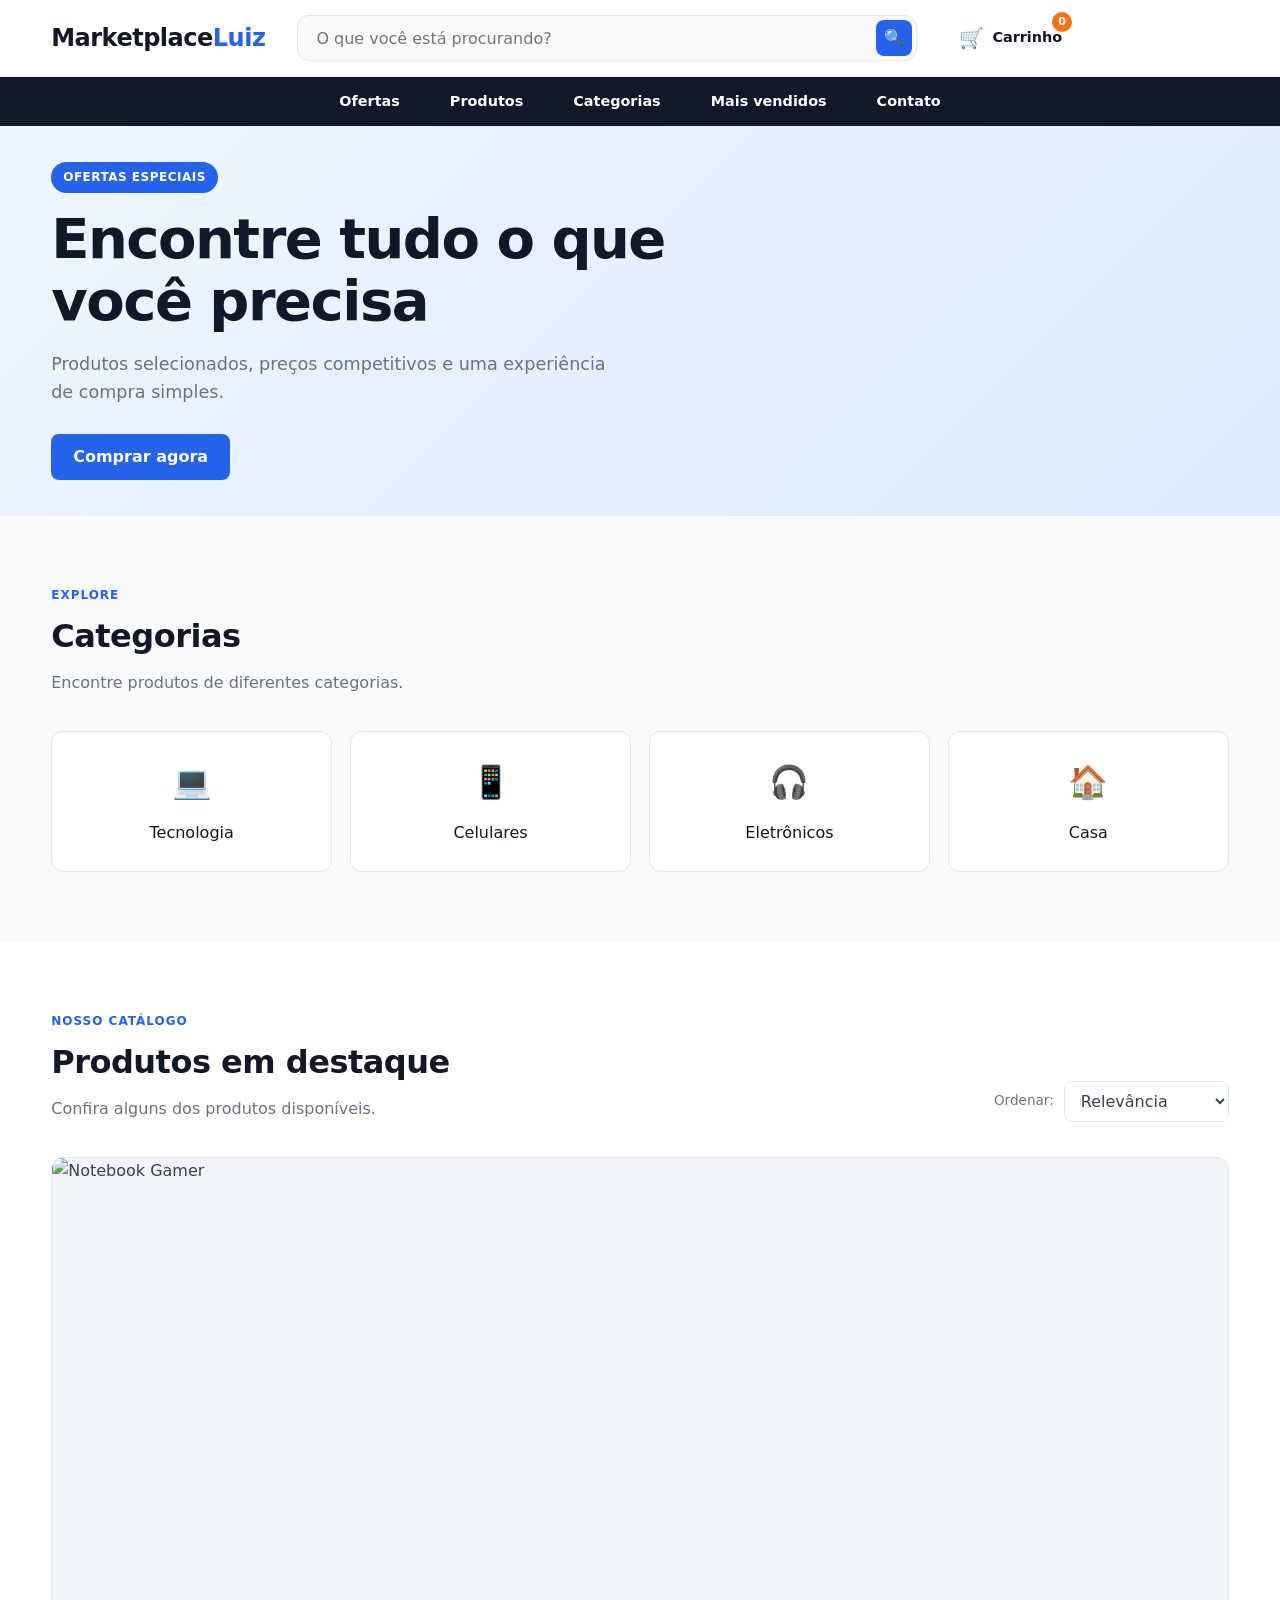
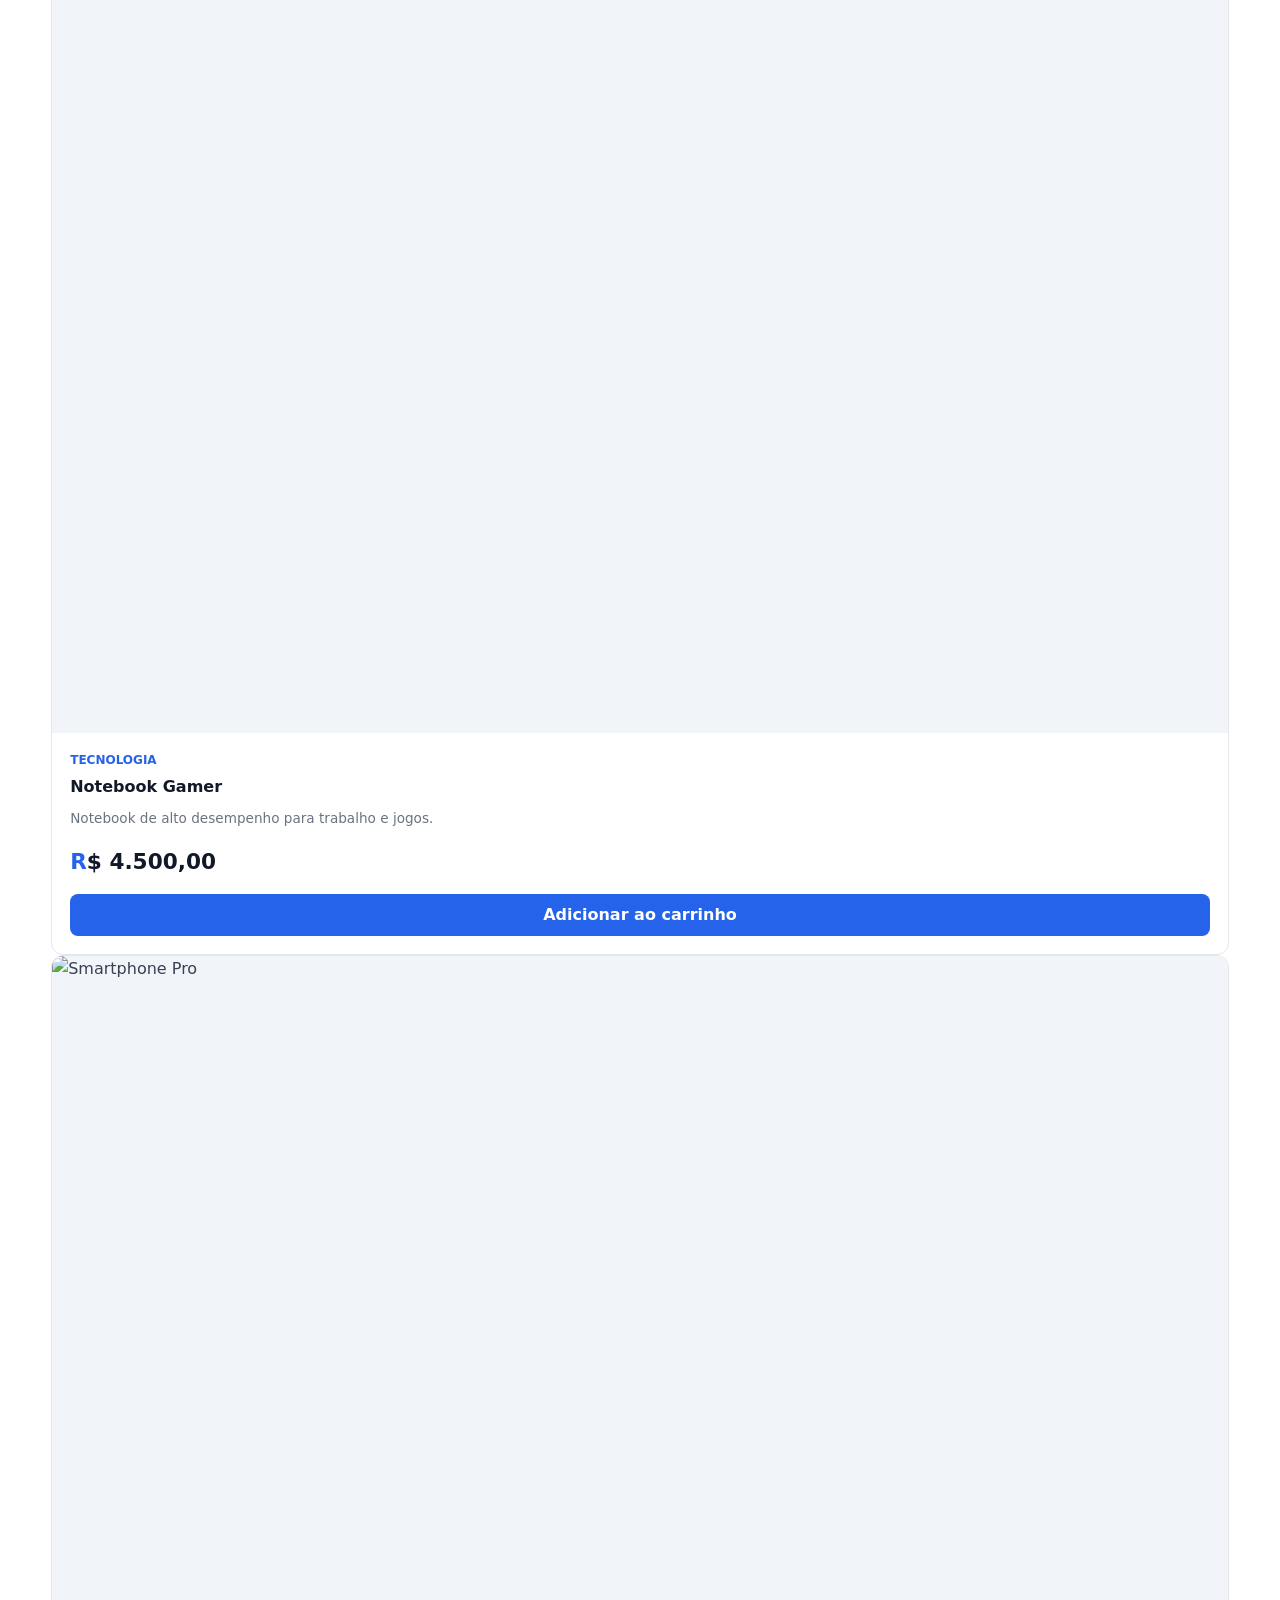
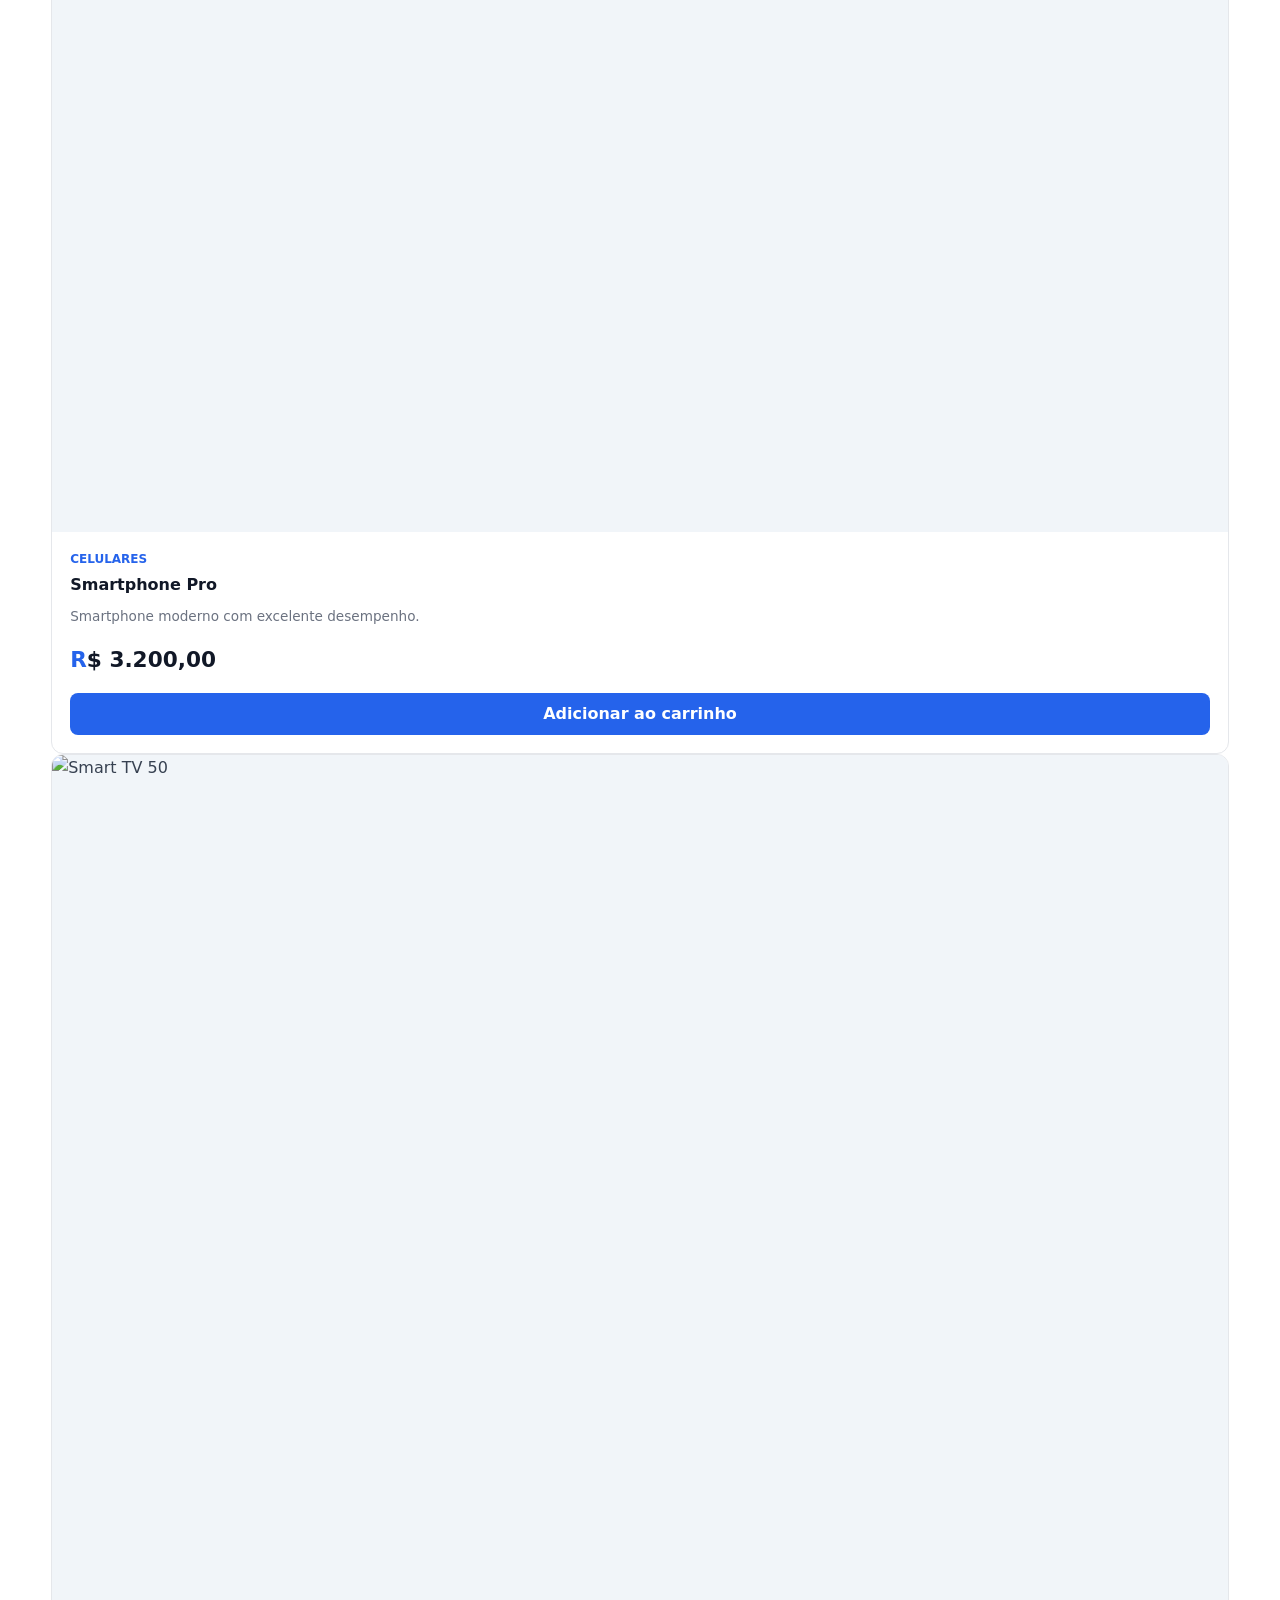
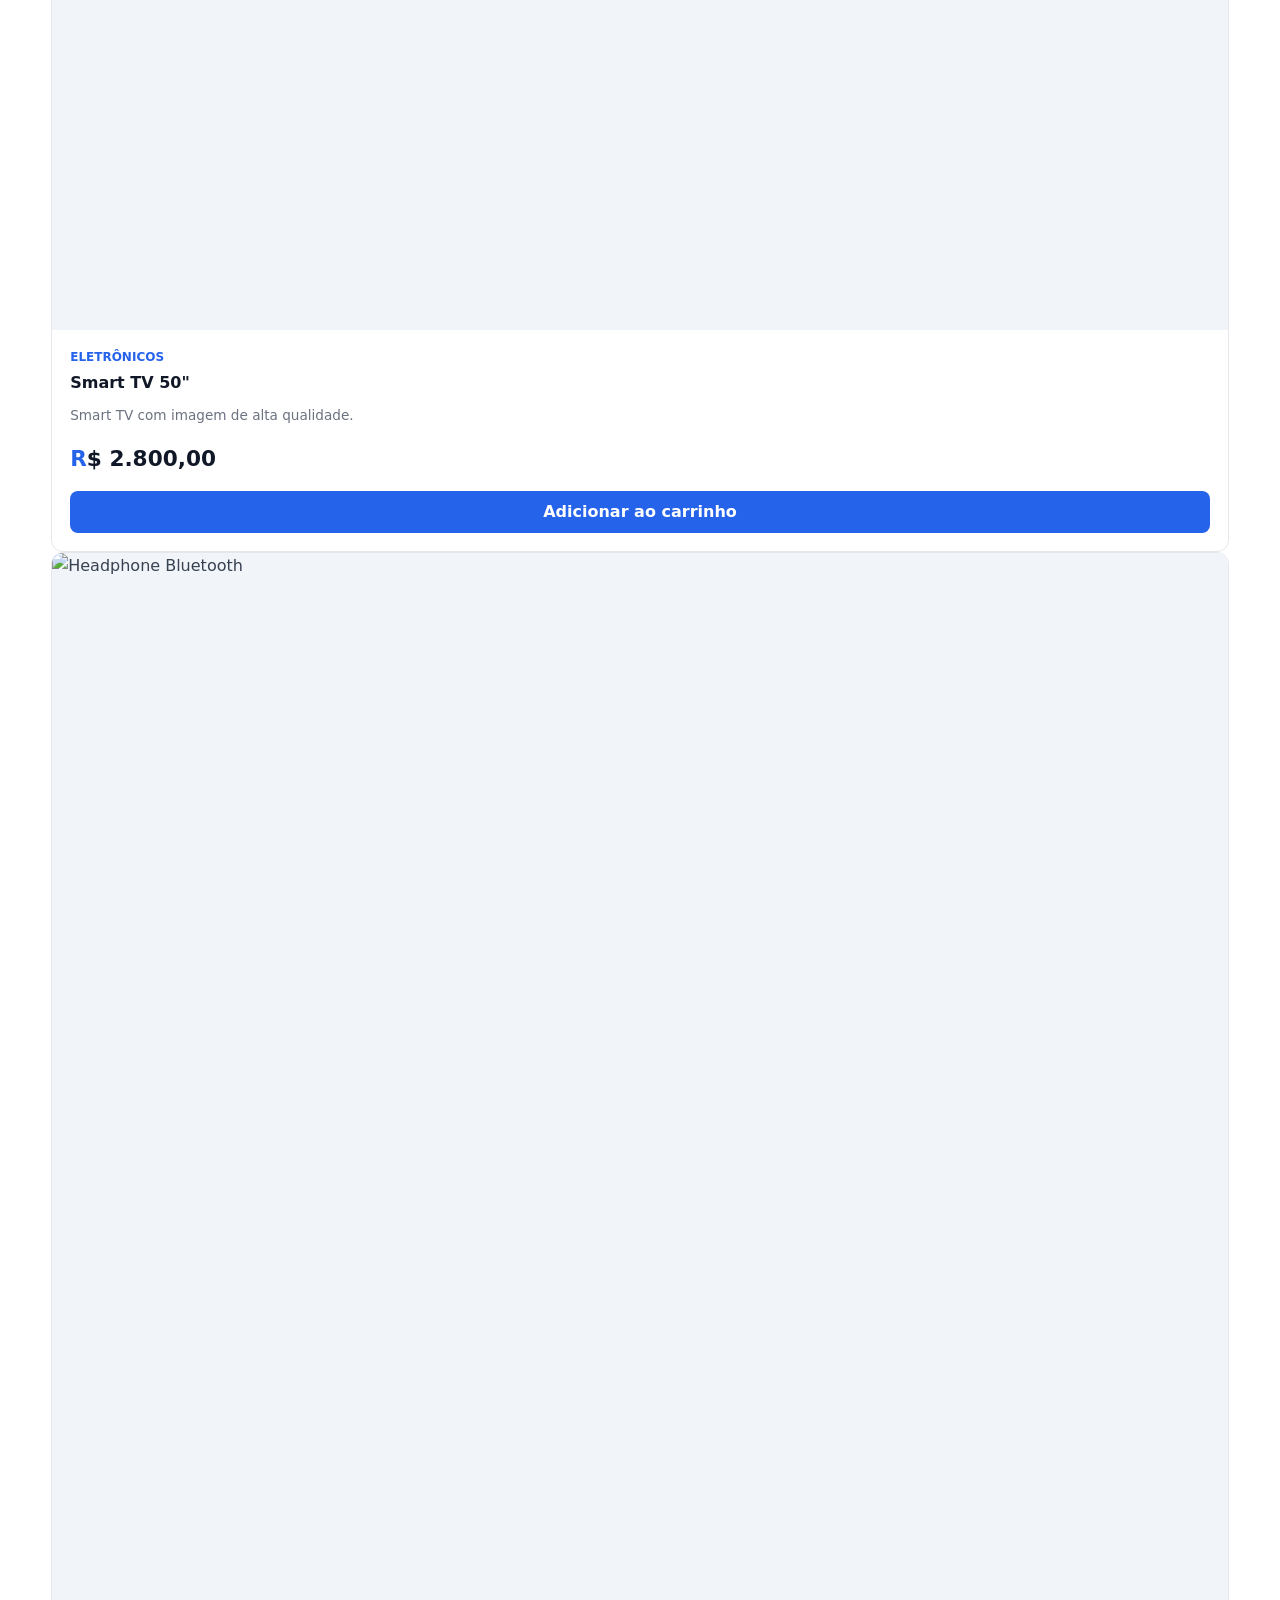
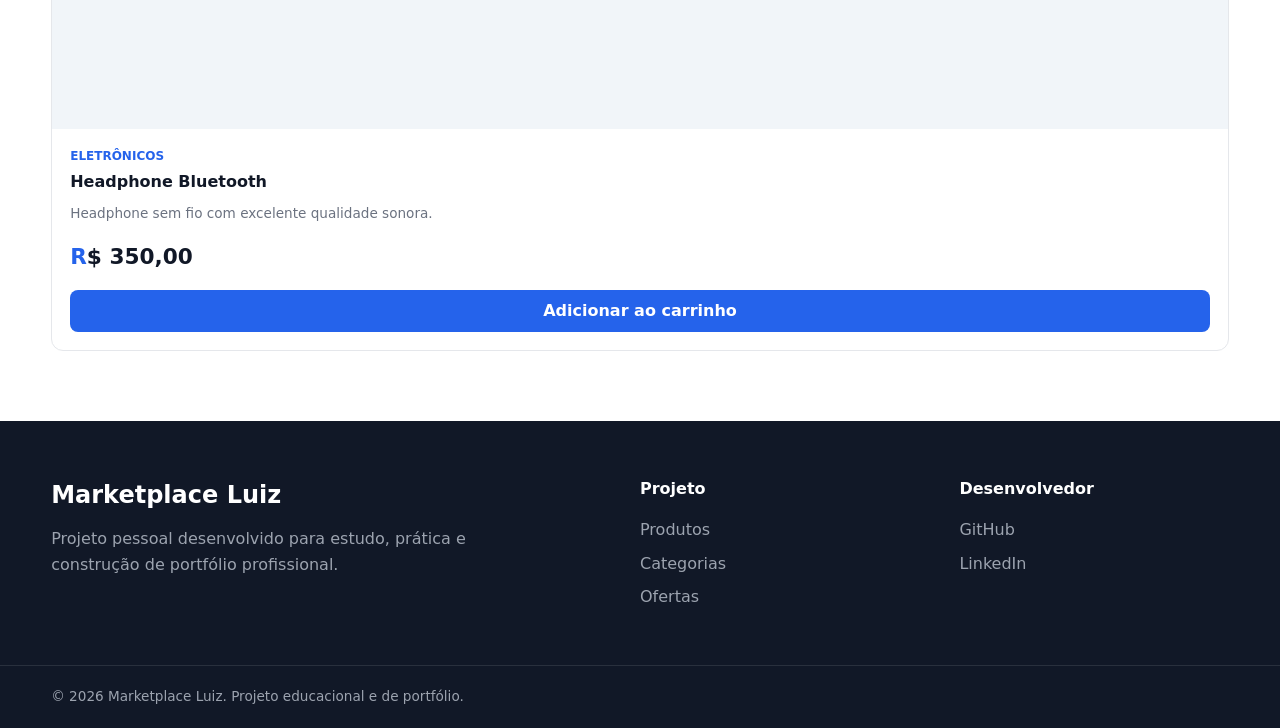
==== frontend/index.html @ 84234851 "Atualização das funções e melhorias no projeto" ====
<!DOCTYPE html>
<html lang="en">
<head>
    <meta charset="UTF-8">
     <meta http-equiv="X-UA-compatible" content="IE=edge" />
    <meta name="viewport" content="width=device-width, initial-scale=1.0">
    <title>Marketplace Luiz</title>
    <link rel="stylesheet" href="css/style.css">
    <link rel="stylesheet" href="css/components.css">
    <link rel="stylesheet" href="css/responsive.css">
</head>
<body>
    
    <!-- =====================================================
         CABEÇALHO PRINCIPAL
         ===================================================== -->

    <header class="header">

        <div class="container header-container">

            <!-- Logo / nome do marketplace -->
            <a href="index.html" class="logo">
                Marketplace<span>Luiz</span>
            </a>

            <!-- Área de pesquisa -->
            <div class="search-container">

                <label for="searchInput" class="sr-only">
                    Buscar produtos
                </label>

                <input
                    type="search"
                    id="searchInput"
                    class="search-input"
                    placeholder="O que você está procurando?"
                    autocomplete="off"
                >

                <button
                    type="button"
                    id="searchBtn"
                    class="search-button"
                    aria-label="Pesquisar produto"
                >
                    🔍
                </button>

            </div>

            <!-- Área de ações do usuário -->
            <div class="header-actions">

                <!-- Carrinho -->
                <button
                    type="button"
                    id="cartBtn"
                    class="header-action"
                    aria-label="Abrir carrinho"
                >

                    <span class="action-icon">🛒</span>

                    <span class="action-text">
                        Carrinho
                    </span>

                    <!-- Quantidade de produtos no carrinho -->
                    <span
                        id="cartCount"
                        class="cart-count"
                    >
                        0
                    </span>

                </button>

                <!-- Botão do menu mobile -->
                <button
                    type="button"
                    id="menuToggle"
                    class="menu-toggle"
                    aria-label="Abrir menu"
                    aria-expanded="false"
                >
                    ☰
                </button>

            </div>

        </div>

    </header>


    <!-- =====================================================
         MENU DE NAVEGAÇÃO
         ===================================================== -->

    <nav
        class="nav"
        id="navMenu"
        aria-label="Navegação principal"
    >

        <div class="container">

            <ul class="nav-list">

                <li>
                    <a href="#ofertas">
                        Ofertas
                    </a>
                </li>

                <li>
                    <a href="#produtos">
                        Produtos
                    </a>
                </li>

                <li>
                    <a href="#categorias">
                        Categorias
                    </a>
                </li>

                <li>
                    <a href="#mais-vendidos">
                        Mais vendidos
                    </a>
                </li>

                <li>
                    <a href="#contato">
                        Contato
                    </a>
                </li>

            </ul>

        </div>

    </nav>


    <!-- =====================================================
         CONTEÚDO PRINCIPAL
         ===================================================== -->

    <main>

        <!-- =================================================
             BANNER PRINCIPAL
             ================================================= -->

        <section
            class="hero"
            id="ofertas"
            aria-label="Ofertas do marketplace"
        >

            <div class="container">

                <div class="hero-content">

                    <span class="hero-tag">
                        OFERTAS ESPECIAIS
                    </span>

                    <h1>
                        Encontre tudo o que você precisa
                    </h1>

                    <p>
                        Produtos selecionados, preços competitivos
                        e uma experiência de compra simples.
                    </p>

                    <a
                        href="#produtos"
                        class="btn btn-primary"
                    >
                        Comprar agora
                    </a>

                </div>

            </div>

        </section>


        <!-- =================================================
             CATEGORIAS
             ================================================= -->

        <section
            class="categories"
            id="categorias"
        >

            <div class="container">

                <div class="section-header">

                    <span class="section-tag">
                        EXPLORE
                    </span>

                    <h2>
                        Categorias
                    </h2>

                    <p>
                        Encontre produtos de diferentes categorias.
                    </p>

                </div>

                <div class="category-grid">

                    <button
                        type="button"
                        class="category-card"
                        data-category="Tecnologia"
                    >
                        <span class="category-icon">
                            💻
                        </span>

                        <span>
                            Tecnologia
                        </span>
                    </button>

                    <button
                        type="button"
                        class="category-card"
                        data-category="Celulares"
                    >
                        <span class="category-icon">
                            📱
                        </span>

                        <span>
                            Celulares
                        </span>
                    </button>

                    <button
                        type="button"
                        class="category-card"
                        data-category="Eletrônicos"
                    >
                        <span class="category-icon">
                            🎧
                        </span>

                        <span>
                            Eletrônicos
                        </span>
                    </button>

                    <button
                        type="button"
                        class="category-card"
                        data-category="Casa"
                    >
                        <span class="category-icon">
                            🏠
                        </span>

                        <span>
                            Casa
                        </span>
                    </button>

                </div>

            </div>

        </section>


        <!-- =================================================
             PRODUTOS
             ================================================= -->

        <section
            class="products"
            id="produtos"
        >

            <div class="container">

                <div class="section-header products-header">

                    <div>

                        <span class="section-tag">
                            NOSSO CATÁLOGO
                        </span>

                        <h2>
                            Produtos em destaque
                        </h2>

                        <p id="productsDescription">
                            Confira alguns dos produtos disponíveis.
                        </p>

                    </div>

                    <!-- Área preparada para filtros futuros -->
                    <div class="product-filter">

                        <label for="sortProducts">
                            Ordenar:
                        </label>

                        <select id="sortProducts">

                            <option value="default">
                                Relevância
                            </option>

                            <option value="price-low">
                                Menor preço
                            </option>

                            <option value="price-high">
                                Maior preço
                            </option>

                            <option value="name">
                                Nome
                            </option>

                        </select>

                    </div>

                </div>


                <!--
                    Os produtos serão inseridos dinamicamente
                    pelo JavaScript.
                -->
                <div
                    class="product-grid"
                    id="productGrid"
                >
                </div>


                <!-- Mensagem exibida quando nenhum produto for encontrado -->
                <div
                    id="emptyState"
                    class="empty-state hidden"
                >

                    <span class="empty-icon">
                        🔎
                    </span>

                    <h3>
                        Nenhum produto encontrado
                    </h3>

                    <p>
                        Tente pesquisar por outro termo.
                    </p>

                </div>

            </div>

        </section>

    </main>


    <!-- =====================================================
         RODAPÉ
         ===================================================== -->

    <footer
        class="footer"
        id="contato"
    >

        <div class="container footer-container">

            <div class="footer-brand">

                <h2>
                    Marketplace Luiz
                </h2>

                <p>
                    Projeto pessoal desenvolvido para estudo,
                    prática e construção de portfólio profissional.
                </p>

            </div>


            <div class="footer-links">

                <h3>
                    Projeto
                </h3>

                <a href="#produtos">
                    Produtos
                </a>

                <a href="#categorias">
                    Categorias
                </a>

                <a href="#ofertas">
                    Ofertas
                </a>

            </div>


            <div class="footer-links">

                <h3>
                    Desenvolvedor
                </h3>

                <a
                    href="https://github.com/Vandersonlcm"
                    target="_blank"
                    rel="noopener noreferrer"
                >
                    GitHub
                </a>

                <a
                    href="https://www.linkedin.com/in/vandersonluiz"
                    target="_blank"
                    rel="noopener noreferrer"
                >
                    LinkedIn
                </a>

            </div>

        </div>


        <div class="footer-bottom">

            <div class="container">

                <p>
                    © 2026 Marketplace Luiz.
                    Projeto educacional e de portfólio.
                </p>

            </div>

        </div>

    </footer>


    <!--
        JavaScript principal da aplicação.

        O módulo "app.js" será responsável por iniciar
        e coordenar os demais módulos do Front-end.
    -->
    <script
        type="module"
        src="js/app.js"
    ></script>

    
</body>
</html>
---- frontend/css/style.css ----
/* =========================================================
   MARKETPLACE LUIZ
   CSS PRINCIPAL
   ========================================================= */


/* =========================================================
   VARIÁVEIS GLOBAIS
   ========================================================= */

:root {

    /* Cores principais */
    --primary: #2563eb;
    --primary-dark: #1d4ed8;
    --primary-light: #dbeafe;

    /* Cores de destaque */
    --accent: #f97316;
    --success: #16a34a;

    /* Cores neutras */
    --dark: #111827;
    --text: #374151;
    --text-light: #6b7280;

    --white: #ffffff;

    --background: #f8fafc;
    --surface: #ffffff;
    --border: #e5e7eb;

    /* Sombras */
    --shadow-sm:
        0 2px 8px rgba(15, 23, 42, 0.06);

    --shadow-md:
        0 8px 24px rgba(15, 23, 42, 0.10);

    --shadow-lg:
        0 16px 40px rgba(15, 23, 42, 0.14);

    /* Bordas */
    --radius-sm: 8px;
    --radius-md: 12px;
    --radius-lg: 20px;

    /* Largura máxima */
    --container-width: 1200px;

    /* Transição padrão */
    --transition:
        all 0.25s ease;

}


/* =========================================================
   RESET
   ========================================================= */

* {
    margin: 0;
    padding: 0;
    box-sizing: border-box;
}


/* =========================================================
   CONFIGURAÇÕES GERAIS
   ========================================================= */

html {
    scroll-behavior: smooth;
}


body {

    font-family:
        Inter,
        system-ui,
        -apple-system,
        BlinkMacSystemFont,
        "Segoe UI",
        sans-serif;

    background: var(--background);

    color: var(--text);

    line-height: 1.6;

}


/* Remove decoração dos links */

a {
    color: inherit;
    text-decoration: none;
}


/* Remove marcadores das listas */

ul {
    list-style: none;
}


/* Botões herdam a fonte */

button,
input,
select {
    font: inherit;
}


/* =========================================================
   CONTAINER
   ========================================================= */

.container {

    width: min(
        92%,
        var(--container-width)
    );

    margin: 0 auto;

}


/* =========================================================
   ACESSIBILIDADE
   ========================================================= */

.sr-only {

    position: absolute;

    width: 1px;
    height: 1px;

    padding: 0;
    margin: -1px;

    overflow: hidden;

    clip: rect(0, 0, 0, 0);

    white-space: nowrap;

    border: 0;

}


/* =========================================================
   HEADER
   ========================================================= */

.header {

    position: sticky;

    top: 0;

    z-index: 1000;

    background: var(--white);

    border-bottom: 1px solid var(--border);

    box-shadow: var(--shadow-sm);

}


.header-container {

    min-height: 76px;

    display: flex;

    align-items: center;

    gap: 32px;

}


/* =========================================================
   LOGO
   ========================================================= */

.logo {

    flex-shrink: 0;

    font-size: 1.5rem;

    font-weight: 800;

    letter-spacing: -0.5px;

    color: var(--dark);

}


.logo span {

    color: var(--primary);

}


/* =========================================================
   PESQUISA
   ========================================================= */

.search-container {

    flex: 1;

    max-width: 620px;

    display: flex;

    position: relative;

}


.search-input {

    width: 100%;

    height: 46px;

    padding: 0 55px 0 18px;

    border: 1px solid var(--border);

    border-radius: var(--radius-md);

    outline: none;

    background: var(--background);

    color: var(--dark);

    transition: var(--transition);

}


.search-input:focus {

    border-color: var(--primary);

    background: var(--white);

    box-shadow:
        0 0 0 3px var(--primary-light);

}


.search-button {

    position: absolute;

    right: 5px;

    top: 5px;

    width: 36px;

    height: 36px;

    border: none;

    border-radius: 8px;

    background: var(--primary);

    color: var(--white);

    cursor: pointer;

    transition: var(--transition);

}


.search-button:hover {

    background: var(--primary-dark);

    transform: translateY(-1px);

}


/* =========================================================
   AÇÕES DO HEADER
   ========================================================= */

.header-actions {

    display: flex;

    align-items: center;

    gap: 8px;

}


.header-action {

    position: relative;

    display: flex;

    align-items: center;

    gap: 8px;

    border: none;

    background: transparent;

    color: var(--dark);

    cursor: pointer;

    padding: 10px;

    border-radius: var(--radius-sm);

    transition: var(--transition);

}


.header-action:hover {

    background: var(--background);

}


.action-icon {

    font-size: 1.25rem;

}


.action-text {

    font-size: 0.9rem;

    font-weight: 600;

}


.cart-count {

    position: absolute;

    top: 0;

    right: 0;

    min-width: 20px;

    height: 20px;

    padding: 0 5px;

    display: flex;

    align-items: center;

    justify-content: center;

    background: var(--accent);

    color: var(--white);

    border-radius: 50px;

    font-size: 0.7rem;

    font-weight: 700;

}


/* =========================================================
   MENU MOBILE
   ========================================================= */

.menu-toggle {

    display: none;

    border: none;

    background: var(--background);

    padding: 10px;

    border-radius: var(--radius-sm);

    cursor: pointer;

    font-size: 1.2rem;

}


/* =========================================================
   NAVEGAÇÃO
   ========================================================= */

.nav {

    background: var(--dark);

}


.nav-list {

    display: flex;

    align-items: center;

    justify-content: center;

    gap: 10px;

}


.nav-list a {

    display: block;

    padding: 13px 20px;

    color: var(--white);

    font-size: 0.9rem;

    font-weight: 600;

    transition: var(--transition);

}


.nav-list a:hover {

    color: var(--primary-light);

}


/* =========================================================
   HERO
   ========================================================= */

.hero {

    min-height: 390px;

    display: flex;

    align-items: center;

    background:
        linear-gradient(
            135deg,
            #eff6ff,
            #dbeafe
        );

}


.hero-content {

    max-width: 650px;

}


.hero-tag {

    display: inline-block;

    margin-bottom: 15px;

    padding: 6px 12px;

    border-radius: 50px;

    background: var(--primary);

    color: var(--white);

    font-size: 0.75rem;

    font-weight: 800;

    letter-spacing: 0.5px;

}


.hero h1 {

    margin-bottom: 18px;

    color: var(--dark);

    font-size: clamp(
        2rem,
        5vw,
        3.5rem
    );

    line-height: 1.1;

    letter-spacing: -1.5px;

}


.hero p {

    max-width: 580px;

    margin-bottom: 28px;

    color: var(--text-light);

    font-size: 1.1rem;

}


/* =========================================================
   BOTÕES
   ========================================================= */

.btn {

    display: inline-flex;

    align-items: center;

    justify-content: center;

    min-height: 46px;

    padding: 0 22px;

    border-radius: var(--radius-sm);

    font-weight: 700;

    transition: var(--transition);

}


.btn-primary {

    background: var(--primary);

    color: var(--white);

}


.btn-primary:hover {

    background: var(--primary-dark);

    transform: translateY(-2px);

    box-shadow: var(--shadow-md);

}


/* =========================================================
   SEÇÕES
   ========================================================= */

.categories,
.products {

    padding: 70px 0;

}


.section-header {

    margin-bottom: 35px;

}


.section-tag {

    display: block;

    margin-bottom: 6px;

    color: var(--primary);

    font-size: 0.75rem;

    font-weight: 800;

    letter-spacing: 1px;

}


.section-header h2 {

    margin-bottom: 8px;

    color: var(--dark);

    font-size: 2rem;

    letter-spacing: -0.5px;

}


.section-header p {

    color: var(--text-light);

}


/* =========================================================
   CATEGORIAS
   ========================================================= */

.category-grid {

    display: grid;

    grid-template-columns:
        repeat(
            4,
            1fr
        );

    gap: 18px;

}


.category-card {

    display: flex;

    flex-direction: column;

    align-items: center;

    gap: 12px;

    padding: 25px;

    border: 1px solid var(--border);

    border-radius: var(--radius-md);

    background: var(--surface);

    color: var(--dark);

    cursor: pointer;

    transition: var(--transition);

}


.category-card:hover {

    border-color: var(--primary);

    transform: translateY(-4px);

    box-shadow: var(--shadow-md);

}


.category-icon {

    font-size: 2rem;

}


/* =========================================================
   PRODUTOS
   ========================================================= */

.products {

    background: var(--white);

}


.products-header {

    display: flex;

    justify-content: space-between;

    align-items: flex-end;

    gap: 30px;

}


.product-filter {

    display: flex;

    align-items: center;

    gap: 10px;

}


.product-filter label {

    color: var(--text-light);

    font-size: 0.85rem;

}


.product-filter select {

    padding: 9px 30px 9px 12px;

    border: 1px solid var(--border);

    border-radius: var(--radius-sm);

    background: var(--white);

    color: var(--text);

    cursor: pointer;

}


/* =========================================================
   ESTADO VAZIO
   ========================================================= */

.empty-state {

    padding: 70px 20px;

    text-align: center;

}


.empty-icon {

    display: block;

    margin-bottom: 15px;

    font-size: 3rem;

}


.empty-state h3 {

    margin-bottom: 5px;

    color: var(--dark);

}


.empty-state p {

    color: var(--text-light);

}


.hidden {

    display: none !important;

}


/* =========================================================
   FOOTER
   ========================================================= */

.footer {

    background: var(--dark);

    color: var(--white);

}


.footer-container {

    display: grid;

    grid-template-columns:
        2fr 1fr 1fr;

    gap: 50px;

    padding: 55px 0;

}


.footer-brand h2 {

    margin-bottom: 12px;

}


.footer-brand p {

    max-width: 420px;

    color: #9ca3af;

}


.footer-links {

    display: flex;

    flex-direction: column;

    gap: 8px;

}


.footer-links h3 {

    margin-bottom: 8px;

    font-size: 1rem;

}


.footer-links a {

    color: #9ca3af;

    transition: var(--transition);

}


.footer-links a:hover {

    color: var(--white);

}


.footer-bottom {

    border-top: 1px solid rgba(
        255,
        255,
        255,
        0.1
    );

}


.footer-bottom p {

    padding: 20px 0;

    color: #9ca3af;

    font-size: 0.85rem;

}
---- frontend/css/components.css ----
/* =========================================================
   COMPONENTES DO MARKETPLACE
   ========================================================= */


/* =========================================================
   CARD DE PRODUTO
   ========================================================= */

.product-card {

    overflow: hidden;

    display: flex;

    flex-direction: column;

    background: var(--white);

    border: 1px solid var(--border);

    border-radius: var(--radius-md);

    transition: var(--transition);

}


.product-card:hover {

    transform: translateY(-5px);

    border-color: transparent;

    box-shadow: var(--shadow-lg);

}


/* Imagem do produto */

.product-image {

    width: 100%;

    aspect-ratio: 1 / 1;

    display: flex;

    align-items: center;

    justify-content: center;

    background: #f1f5f9;

    overflow: hidden;

}


.product-image img {

    width: 100%;

    height: 100%;

    object-fit: cover;

    transition: transform 0.4s ease;

}


.product-card:hover
.product-image img {

    transform: scale(1.05);

}


/* Conteúdo do card */

.product-content {

    display: flex;

    flex-direction: column;

    flex: 1;

    padding: 18px;

}


.product-category {

    margin-bottom: 5px;

    color: var(--primary);

    font-size: 0.75rem;

    font-weight: 700;

    text-transform: uppercase;

}


.product-name {

    margin-bottom: 10px;

    color: var(--dark);

    font-size: 1rem;

    line-height: 1.4;

}


.product-description {

    margin-bottom: 15px;

    color: var(--text-light);

    font-size: 0.85rem;

}


/* Preço */

.product-price {

    margin-top: auto;

    margin-bottom: 15px;

    color: var(--dark);

    font-size: 1.35rem;

    font-weight: 800;

}


.product-price::first-letter {

    color: var(--primary);

}


/* Botão do produto */

.product-button {

    width: 100%;

    min-height: 42px;

    border: none;

    border-radius: var(--radius-sm);

    background: var(--primary);

    color: var(--white);

    font-weight: 700;

    cursor: pointer;

    transition: var(--transition);

}


.product-button:hover {

    background: var(--primary-dark);

}


.product-button:active {

    transform: scale(0.98);

}


/* =========================================================
   BADGE
   ========================================================= */

.product-badge {

    position: absolute;

    top: 12px;

    left: 12px;

    padding: 5px 9px;

    border-radius: 50px;

    background: var(--accent);

    color: var(--white);

    font-size: 0.7rem;

    font-weight: 800;

}


/* =========================================================
   NOTIFICAÇÃO
   ========================================================= */

.notification {

    position: fixed;

    right: 20px;

    bottom: 20px;

    z-index: 2000;

    max-width: 350px;

    padding: 14px 18px;

    border-radius: var(--radius-md);

    background: var(--dark);

    color: var(--white);

    box-shadow: var(--shadow-lg);

    animation:
        notificationIn
        0.3s
        ease;

}


@keyframes notificationIn {

    from {

        opacity: 0;

        transform:
            translateY(20px);

    }

    to {

        opacity: 1;

        transform:
            translateY(0);

    }

}
---- frontend/css/responsive.css ----
/* =========================================================
   RESPONSIVIDADE
   ========================================================= */


/* =========================================================
   TABLETS
   ========================================================= */

@media (max-width: 900px) {
    
    .header-container {

        gap: 18px;

    }

    .action-text {

        display: none;

    }


    .category-grid {

        grid-template-columns:
            repeat(
                2,
                1fr
            );

    }


    .footer-container {

        grid-template-columns: 1fr 1fr;

    }

}

/* =========================================================
   CELULARES
   ========================================================= */

@media (max-width: 768px) {

    .header-container {

        min-height: 68px;

    }


    .logo {

        font-size: 1.25rem;

    }


    .search-container {

        display: none;

    }


    .menu-toggle {

        display: block;

    }


    .nav {

        display: none;

    }


    .nav.active {

        display: block;

    }


    .nav-list {

        flex-direction: column;

        align-items: stretch;

        gap: 0;

    }


    .nav-list a {

        padding: 15px;

        text-align: center;

        border-bottom:
            1px solid
            rgba(
                255,
                255,
                255,
                0.08
            );

    }


    .hero {

        min-height: 350px;

    }


    .hero h1 {

        font-size: 2.2rem;

    }


    .categories,
    .products {

        padding: 50px 0;

    }


    .products-header {

        flex-direction: column;

        align-items: flex-start;

    }


    .product-filter {

        width: 100%;

    }


    .product-filter select {

        flex: 1;

    }


    .footer-container {

        grid-template-columns: 1fr;

        gap: 30px;

    }

}


/* =========================================================
   CELULARES PEQUENOS
   ========================================================= */

@media (max-width: 480px) {

    .container {

        width: 90%;

    }


    .category-grid {

        grid-template-columns:
            1fr 1fr;

        gap: 10px;

    }


    .category-card {

        padding: 18px 10px;

    }


    .category-icon {

        font-size: 1.5rem;

    }


    .hero h1 {

        font-size: 1.9rem;

    }


    .hero p {

        font-size: 0.95rem;

    }


    .section-header h2 {

        font-size: 1.6rem;

    }

}
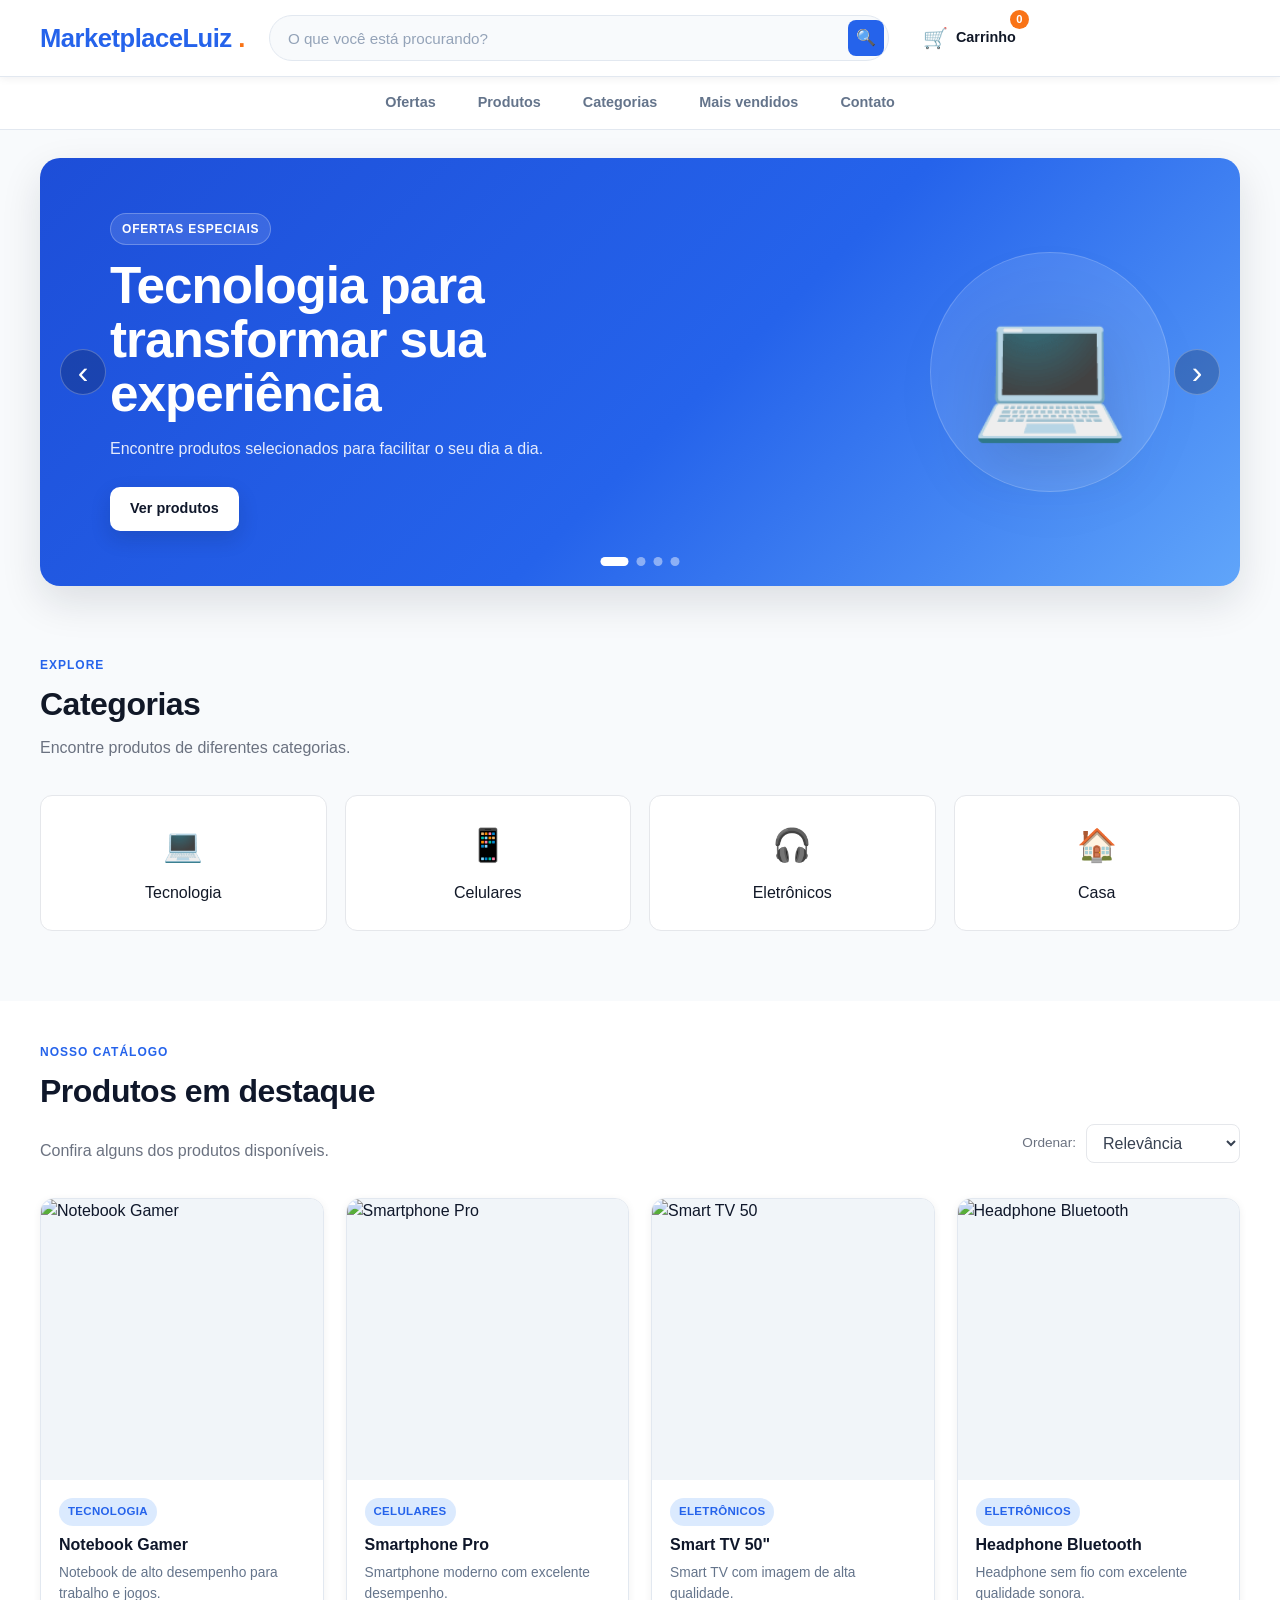
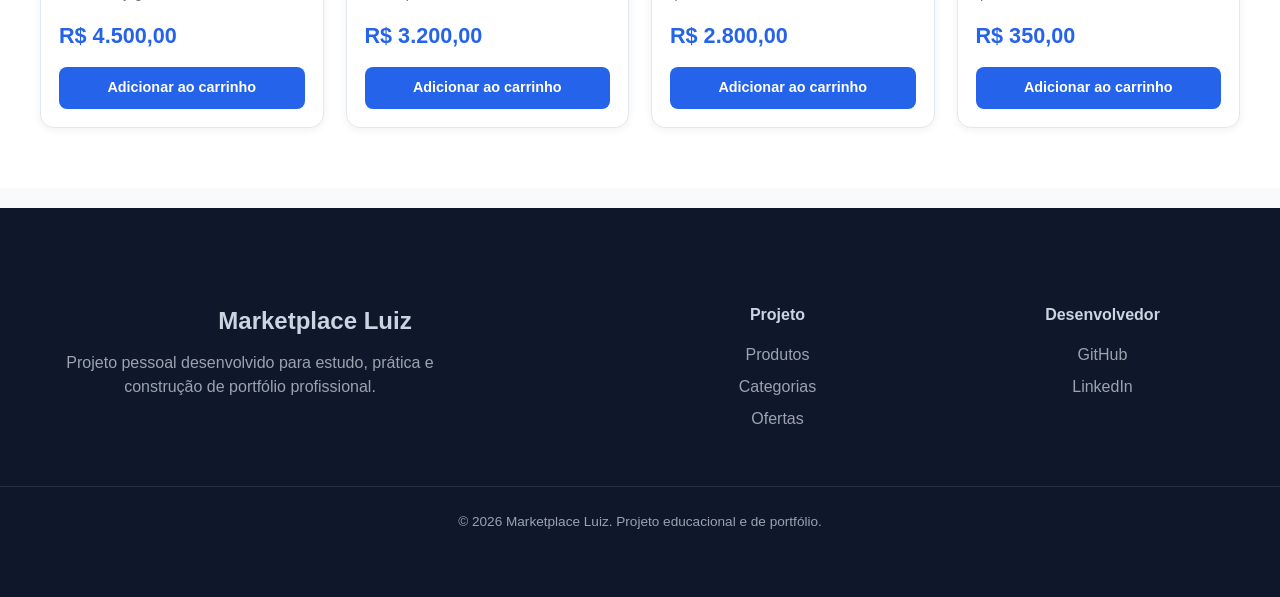
==== commit bfa7bf58: "Melhora visual css" ====
--- a/frontend/index.html
+++ b/frontend/index.html
@@ -1,477 +1,428 @@
-<!DOCTYPE html>
+<!doctype html>
 <html lang="en">
-<head>
-    <meta charset="UTF-8">
-     <meta http-equiv="X-UA-compatible" content="IE=edge" />
-    <meta name="viewport" content="width=device-width, initial-scale=1.0">
+  <head>
+    <meta charset="UTF-8" />
+    <meta http-equiv="X-UA-compatible" content="IE=edge" />
+    <meta name="viewport" content="width=device-width, initial-scale=1.0" />
     <title>Marketplace Luiz</title>
-    <link rel="stylesheet" href="css/style.css">
-    <link rel="stylesheet" href="css/components.css">
-    <link rel="stylesheet" href="css/responsive.css">
-</head>
-<body>
-    
+    <link rel="stylesheet" href="css/style.css" />
+    <link rel="stylesheet" href="css/components.css" />
+    <link rel="stylesheet" href="css/responsive.css" />
+    <link rel="stylesheet" href="css/modern.css" />
+  </head>
+  <body>
     <!-- =====================================================
          CABEÇALHO PRINCIPAL
          ===================================================== -->
 
     <header class="header">
-
-        <div class="container header-container">
-
-            <!-- Logo / nome do marketplace -->
-            <a href="index.html" class="logo">
-                Marketplace<span>Luiz</span>
-            </a>
-
-            <!-- Área de pesquisa -->
-            <div class="search-container">
-
-                <label for="searchInput" class="sr-only">
-                    Buscar produtos
-                </label>
-
-                <input
-                    type="search"
-                    id="searchInput"
-                    class="search-input"
-                    placeholder="O que você está procurando?"
-                    autocomplete="off"
-                >
-
-                <button
-                    type="button"
-                    id="searchBtn"
-                    class="search-button"
-                    aria-label="Pesquisar produto"
-                >
-                    🔍
-                </button>
-
-            </div>
-
-            <!-- Área de ações do usuário -->
-            <div class="header-actions">
-
-                <!-- Carrinho -->
-                <button
-                    type="button"
-                    id="cartBtn"
-                    class="header-action"
-                    aria-label="Abrir carrinho"
-                >
-
-                    <span class="action-icon">🛒</span>
-
-                    <span class="action-text">
-                        Carrinho
-                    </span>
-
-                    <!-- Quantidade de produtos no carrinho -->
-                    <span
-                        id="cartCount"
-                        class="cart-count"
-                    >
-                        0
-                    </span>
-
-                </button>
-
-                <!-- Botão do menu mobile -->
-                <button
-                    type="button"
-                    id="menuToggle"
-                    class="menu-toggle"
-                    aria-label="Abrir menu"
-                    aria-expanded="false"
-                >
-                    ☰
-                </button>
-
-            </div>
-
-        </div>
-
+      <div class="container header-container">
+        <!-- Logo / nome do marketplace -->
+        <a href="index.html" class="logo"> Marketplace<span>Luiz</span> </a>
+
+        <!-- Área de pesquisa -->
+        <div class="search-container">
+          <label for="searchInput" class="sr-only"> Buscar produtos </label>
+
+          <input
+            type="search"
+            id="searchInput"
+            class="search-input"
+            placeholder="O que você está procurando?"
+            autocomplete="off"
+          />
+
+          <button
+            type="button"
+            id="searchBtn"
+            class="search-button"
+            aria-label="Pesquisar produto"
+          >
+            🔍
+          </button>
+        </div>
+
+        <!-- Área de ações do usuário -->
+        <div class="header-actions">
+          <!-- Carrinho -->
+          <button
+            type="button"
+            id="cartBtn"
+            class="header-action"
+            aria-label="Abrir carrinho"
+          >
+            <span class="action-icon">🛒</span>
+
+            <span class="action-text"> Carrinho </span>
+
+            <!-- Quantidade de produtos no carrinho -->
+            <span id="cartCount" class="cart-count"> 0 </span>
+          </button>
+
+          <!-- Botão do menu mobile -->
+          <button
+            type="button"
+            id="menuToggle"
+            class="menu-toggle"
+            aria-label="Abrir menu"
+            aria-expanded="false"
+          >
+            ☰
+          </button>
+        </div>
+      </div>
     </header>
-
 
     <!-- =====================================================
          MENU DE NAVEGAÇÃO
          ===================================================== -->
 
-    <nav
-        class="nav"
-        id="navMenu"
-        aria-label="Navegação principal"
-    >
-
-        <div class="container">
-
-            <ul class="nav-list">
-
-                <li>
-                    <a href="#ofertas">
-                        Ofertas
-                    </a>
-                </li>
-
-                <li>
-                    <a href="#produtos">
-                        Produtos
-                    </a>
-                </li>
-
-                <li>
-                    <a href="#categorias">
-                        Categorias
-                    </a>
-                </li>
-
-                <li>
-                    <a href="#mais-vendidos">
-                        Mais vendidos
-                    </a>
-                </li>
-
-                <li>
-                    <a href="#contato">
-                        Contato
-                    </a>
-                </li>
-
-            </ul>
-
-        </div>
-
+    <nav class="nav" id="navMenu" aria-label="Navegação principal">
+      <div class="container">
+        <ul class="nav-list">
+          <li>
+            <a href="#ofertas"> Ofertas </a>
+          </li>
+
+          <li>
+            <a href="#produtos"> Produtos </a>
+          </li>
+
+          <li>
+            <a href="#categorias"> Categorias </a>
+          </li>
+
+          <li>
+            <a href="#mais-vendidos"> Mais vendidos </a>
+          </li>
+
+          <li>
+            <a href="#contato"> Contato </a>
+          </li>
+        </ul>
+      </div>
     </nav>
-
 
     <!-- =====================================================
          CONTEÚDO PRINCIPAL
          ===================================================== -->
 
     <main>
-
-        <!-- =================================================
+      <!-- =================================================
              BANNER PRINCIPAL
              ================================================= -->
 
-        <section
-            class="hero"
-            id="ofertas"
-            aria-label="Ofertas do marketplace"
-        >
-
-            <div class="container">
-
-                <div class="hero-content">
-
-                    <span class="hero-tag">
-                        OFERTAS ESPECIAIS
-                    </span>
-
-                    <h1>
-                        Encontre tudo o que você precisa
-                    </h1>
-
-                    <p>
-                        Produtos selecionados, preços competitivos
-                        e uma experiência de compra simples.
-                    </p>
-
-                    <a
-                        href="#produtos"
-                        class="btn btn-primary"
-                    >
-                        Comprar agora
-                    </a>
-
-                </div>
-
-            </div>
-
-        </section>
-
-
-        <!-- =================================================
-             CATEGORIAS
-             ================================================= -->
-
-        <section
-            class="categories"
-            id="categorias"
-        >
-
-            <div class="container">
-
-                <div class="section-header">
-
-                    <span class="section-tag">
-                        EXPLORE
-                    </span>
-
-                    <h2>
-                        Categorias
-                    </h2>
-
-                    <p>
-                        Encontre produtos de diferentes categorias.
-                    </p>
-
-                </div>
-
-                <div class="category-grid">
-
-                    <button
-                        type="button"
-                        class="category-card"
-                        data-category="Tecnologia"
-                    >
-                        <span class="category-icon">
-                            💻
-                        </span>
-
-                        <span>
-                            Tecnologia
-                        </span>
-                    </button>
-
-                    <button
-                        type="button"
-                        class="category-card"
-                        data-category="Celulares"
-                    >
-                        <span class="category-icon">
-                            📱
-                        </span>
-
-                        <span>
-                            Celulares
-                        </span>
-                    </button>
-
-                    <button
-                        type="button"
-                        class="category-card"
-                        data-category="Eletrônicos"
-                    >
-                        <span class="category-icon">
-                            🎧
-                        </span>
-
-                        <span>
-                            Eletrônicos
-                        </span>
-                    </button>
-
-                    <button
-                        type="button"
-                        class="category-card"
-                        data-category="Casa"
-                    >
-                        <span class="category-icon">
-                            🏠
-                        </span>
-
-                        <span>
-                            Casa
-                        </span>
-                    </button>
-
-                </div>
-
-            </div>
-
-        </section>
-
-
-        <!-- =================================================
-             PRODUTOS
-             ================================================= -->
-
-        <section
-            class="products"
-            id="produtos"
-        >
-
-            <div class="container">
-
-                <div class="section-header products-header">
-
-                    <div>
-
-                        <span class="section-tag">
-                            NOSSO CATÁLOGO
-                        </span>
-
-                        <h2>
-                            Produtos em destaque
-                        </h2>
-
-                        <p id="productsDescription">
-                            Confira alguns dos produtos disponíveis.
-                        </p>
-
-                    </div>
-
-                    <!-- Área preparada para filtros futuros -->
-                    <div class="product-filter">
-
-                        <label for="sortProducts">
-                            Ordenar:
-                        </label>
-
-                        <select id="sortProducts">
-
-                            <option value="default">
-                                Relevância
-                            </option>
-
-                            <option value="price-low">
-                                Menor preço
-                            </option>
-
-                            <option value="price-high">
-                                Maior preço
-                            </option>
-
-                            <option value="name">
-                                Nome
-                            </option>
-
-                        </select>
-
-                    </div>
-
-                </div>
-
-
-                <!--
-                    Os produtos serão inseridos dinamicamente
-                    pelo JavaScript.
-                -->
-                <div
-                    class="product-grid"
-                    id="productGrid"
-                >
-                </div>
-
-
-                <!-- Mensagem exibida quando nenhum produto for encontrado -->
-                <div
-                    id="emptyState"
-                    class="empty-state hidden"
-                >
-
-                    <span class="empty-icon">
-                        🔎
-                    </span>
-
-                    <h3>
-                        Nenhum produto encontrado
-                    </h3>
-
-                    <p>
-                        Tente pesquisar por outro termo.
-                    </p>
-
-                </div>
-
-            </div>
-
-        </section>
-
+      <!-- =====================================================
+     CARROSSEL PROMOCIONAL
+     ===================================================== -->
+
+      <section
+        class="hero-carousel"
+        id="ofertas"
+        aria-label="Ofertas e promoções"
+      >
+        <!--
+        Área principal do carrossel.
+    -->
+        <div class="hero-carousel-track" id="heroCarousel">
+          <!-- =================================================
+             SLIDE 1
+             ================================================= -->
+
+          <article class="hero-slide hero-slide-blue active">
+            <div class="hero-slide-content">
+              <span class="hero-slide-tag"> OFERTAS ESPECIAIS </span>
+
+              <h1>Tecnologia para transformar sua experiência</h1>
+
+              <p>
+                Encontre produtos selecionados para facilitar o seu dia a dia.
+              </p>
+
+              <a href="#produtos" class="hero-slide-button"> Ver produtos </a>
+            </div>
+
+            <div class="hero-slide-decoration" aria-hidden="true">💻</div>
+          </article>
+
+          <!-- =================================================
+             SLIDE 2
+             ================================================= -->
+
+          <article class="hero-slide hero-slide-purple">
+            <div class="hero-slide-content">
+              <span class="hero-slide-tag"> OFERTA DA SEMANA </span>
+
+              <h1>Produtos incríveis por preços especiais</h1>
+
+              <p>Aproveite nossas ofertas e encontre seu próximo produto.</p>
+
+              <a href="#produtos" class="hero-slide-button">
+                Aproveitar oferta
+              </a>
+            </div>
+
+            <div class="hero-slide-decoration" aria-hidden="true">🛍️</div>
+          </article>
+
+          <!-- =================================================
+             SLIDE 3
+             ================================================= -->
+
+          <article class="hero-slide hero-slide-orange">
+            <div class="hero-slide-content">
+              <span class="hero-slide-tag"> ELETRÔNICOS </span>
+
+              <h1>Mais praticidade para o seu dia</h1>
+
+              <p>Descubra acessórios e eletrônicos para sua rotina.</p>
+
+              <a href="#categorias" class="hero-slide-button">
+                Explorar categoria
+              </a>
+            </div>
+
+            <div class="hero-slide-decoration" aria-hidden="true">🎧</div>
+          </article>
+
+          <!-- =================================================
+             SLIDE 4
+             ================================================= -->
+
+          <article class="hero-slide hero-slide-green">
+            <div class="hero-slide-content">
+              <span class="hero-slide-tag"> MARKETPLACE LUIZ </span>
+
+              <h1>Tudo em um só lugar</h1>
+
+              <p>
+                Pesquise, compare e escolha os produtos que combinam com você.
+              </p>
+
+              <a href="#produtos" class="hero-slide-button"> Comprar agora </a>
+            </div>
+
+            <div class="hero-slide-decoration" aria-hidden="true">🛒</div>
+          </article>
+
+          <!-- =================================================
+             CONTROLES
+             ================================================= -->
+
+          <button
+            type="button"
+            id="heroPrevious"
+            class="hero-carousel-control hero-carousel-previous"
+            aria-label="Oferta anterior"
+          >
+            ‹
+          </button>
+
+          <button
+            type="button"
+            id="heroNext"
+            class="hero-carousel-control hero-carousel-next"
+            aria-label="Próxima oferta"
+          >
+            ›
+          </button>
+
+          <!-- =================================================
+             INDICADORES
+             ================================================= -->
+
+          <div class="hero-carousel-indicators" aria-label="Selecionar oferta">
+            <button
+              type="button"
+              class="hero-indicator active"
+              aria-label="Mostrar oferta 1"
+              aria-current="true"
+            ></button>
+
+            <button
+              type="button"
+              class="hero-indicator"
+              aria-label="Mostrar oferta 2"
+              aria-current="false"
+            ></button>
+
+            <button
+              type="button"
+              class="hero-indicator"
+              aria-label="Mostrar oferta 3"
+              aria-current="false"
+            ></button>
+
+            <button
+              type="button"
+              class="hero-indicator"
+              aria-label="Mostrar oferta 4"
+              aria-current="false"
+            ></button>
+          </div>
+        </div>
+      </section>
+
+      <!-- =================================================
+     CATEGORIAS
+     ================================================= -->
+
+      <section class="categories" id="categorias">
+        <div class="container">
+          <!-- Cabeçalho da seção -->
+          <div class="section-header">
+            <span class="section-tag"> EXPLORE </span>
+
+            <h2>Categorias</h2>
+
+            <p>Encontre produtos de diferentes categorias.</p>
+          </div>
+
+          <!-- Lista de categorias -->
+          <div class="category-grid">
+            <!-- Tecnologia -->
+            <button
+              type="button"
+              class="category-card"
+              data-category="Tecnologia"
+            >
+              <span class="category-icon" aria-hidden="true"> 💻 </span>
+
+              <span> Tecnologia </span>
+            </button>
+
+            <!-- Celulares -->
+            <button
+              type="button"
+              class="category-card"
+              data-category="Celulares"
+            >
+              <span class="category-icon" aria-hidden="true"> 📱 </span>
+
+              <span> Celulares </span>
+            </button>
+
+            <!-- Eletrônicos -->
+            <button
+              type="button"
+              class="category-card"
+              data-category="Eletrônicos"
+            >
+              <span class="category-icon" aria-hidden="true"> 🎧 </span>
+
+              <span> Eletrônicos </span>
+            </button>
+
+            <!-- Casa -->
+            <button type="button" class="category-card" data-category="Casa">
+              <span class="category-icon" aria-hidden="true"> 🏠 </span>
+
+              <span> Casa </span>
+            </button>
+          </div>
+        </div>
+      </section>
+
+      <!-- =================================================
+     PRODUTOS
+     ================================================= -->
+
+      <section class="products" id="produtos">
+        <div class="container">
+          <!-- Cabeçalho da seção -->
+          <div class="section-header products-header">
+            <div>
+              <span class="section-tag"> NOSSO CATÁLOGO </span>
+
+              <h2>Produtos em destaque</h2>
+
+              <p id="productsDescription">
+                Confira alguns dos produtos disponíveis.
+              </p>
+            </div>
+
+            <!-- Ordenação dos produtos -->
+            <div class="product-filter">
+              <label for="sortProducts"> Ordenar: </label>
+
+              <select id="sortProducts">
+                <option value="default">Relevância</option>
+
+                <option value="price-low">Menor preço</option>
+
+                <option value="price-high">Maior preço</option>
+
+                <option value="name">Nome</option>
+              </select>
+            </div>
+          </div>
+
+          <div class="product-grid" id="productGrid"></div>
+
+
+          <div id="emptyState" class="empty-state hidden">
+            <span class="empty-icon" aria-hidden="true"> 🔎 </span>
+
+            <h3>Nenhum produto encontrado</h3>
+
+            <p>Tente pesquisar por outro termo.</p>
+          </div>
+        </div>
+      </section>
     </main>
-
 
     <!-- =====================================================
          RODAPÉ
          ===================================================== -->
 
-    <footer
-        class="footer"
-        id="contato"
-    >
-
-        <div class="container footer-container">
-
-            <div class="footer-brand">
-
-                <h2>
-                    Marketplace Luiz
-                </h2>
-
-                <p>
-                    Projeto pessoal desenvolvido para estudo,
-                    prática e construção de portfólio profissional.
-                </p>
-
-            </div>
-
-
-            <div class="footer-links">
-
-                <h3>
-                    Projeto
-                </h3>
-
-                <a href="#produtos">
-                    Produtos
-                </a>
-
-                <a href="#categorias">
-                    Categorias
-                </a>
-
-                <a href="#ofertas">
-                    Ofertas
-                </a>
-
-            </div>
-
-
-            <div class="footer-links">
-
-                <h3>
-                    Desenvolvedor
-                </h3>
-
-                <a
-                    href="https://github.com/Vandersonlcm"
-                    target="_blank"
-                    rel="noopener noreferrer"
-                >
-                    GitHub
-                </a>
-
-                <a
-                    href="https://www.linkedin.com/in/vandersonluiz"
-                    target="_blank"
-                    rel="noopener noreferrer"
-                >
-                    LinkedIn
-                </a>
-
-            </div>
-
-        </div>
-
-
-        <div class="footer-bottom">
-
-            <div class="container">
-
-                <p>
-                    © 2026 Marketplace Luiz.
-                    Projeto educacional e de portfólio.
-                </p>
-
-            </div>
-
-        </div>
-
+    <footer class="footer" id="contato">
+      <div class="container footer-container">
+        <div class="footer-brand">
+          <h2>Marketplace Luiz</h2>
+
+          <p>
+            Projeto pessoal desenvolvido para estudo, prática e construção de
+            portfólio profissional.
+          </p>
+        </div>
+
+        <div class="footer-links">
+          <h3>Projeto</h3>
+
+          <a href="#produtos"> Produtos </a>
+
+          <a href="#categorias"> Categorias </a>
+
+          <a href="#ofertas"> Ofertas </a>
+        </div>
+
+        <div class="footer-links">
+          <h3>Desenvolvedor</h3>
+
+          <a
+            href="https://github.com/Vandersonlcm"
+            target="_blank"
+            rel="noopener noreferrer"
+          >
+            GitHub
+          </a>
+
+          <a
+            href="https://www.linkedin.com/in/vandersonluiz"
+            target="_blank"
+            rel="noopener noreferrer"
+          >
+            LinkedIn
+          </a>
+        </div>
+      </div>
+
+      <div class="footer-bottom">
+        <div class="container">
+          <p>© 2026 Marketplace Luiz. Projeto educacional e de portfólio.</p>
+        </div>
+      </div>
     </footer>
-
 
     <!--
         JavaScript principal da aplicação.
@@ -479,11 +430,6 @@
         O módulo "app.js" será responsável por iniciar
         e coordenar os demais módulos do Front-end.
     -->
-    <script
-        type="module"
-        src="js/app.js"
-    ></script>
-
-    
-</body>
-</html>+    <script type="module" src="js/app.js"></script>
+  </body>
+</html>
--- a/frontend/css/modern.css
+++ b/frontend/css/modern.css
@@ -0,0 +1,2238 @@
+/* =========================================================
+   MARKETPLACE LUIZ
+   MODERN UI - CAMADA VISUAL
+   =========================================================
+
+   Responsabilidade:
+
+   - Modernizar a aparência do Marketplace.
+   - Melhorar espaçamentos.
+   - Criar cartões modernos.
+   - Melhorar cabeçalho.
+   - Melhorar pesquisa.
+   - Melhorar navegação.
+   - Melhorar responsividade.
+   - Criar animações suaves.
+
+   IMPORTANTE:
+
+   Este arquivo não possui lógica JavaScript.
+
+   Ele trabalha apenas com apresentação visual.
+   ========================================================= */
+
+
+/* =========================================================
+   1. VARIÁVEIS DO PROJETO
+   ========================================================= */
+
+:root {
+
+    /* Cores principais */
+    --modern-primary: #2563eb;
+    --modern-primary-dark: #1d4ed8;
+    --modern-primary-light: #dbeafe;
+
+    /* Cores de destaque */
+    --modern-accent: #f97316;
+    --modern-success: #16a34a;
+    --modern-danger: #dc2626;
+
+    /* Cores neutras */
+    --modern-white: #ffffff;
+    --modern-background: #f8fafc;
+    --modern-surface: #ffffff;
+    --modern-border: #e2e8f0;
+
+    /* Texto */
+    --modern-text: #0f172a;
+    --modern-text-secondary: #64748b;
+    --modern-text-light: #94a3b8;
+
+    /* Sombras */
+    --modern-shadow-sm:
+        0 2px 8px rgba(15, 23, 42, 0.06);
+
+    --modern-shadow:
+        0 8px 24px rgba(15, 23, 42, 0.08);
+
+    --modern-shadow-lg:
+        0 16px 40px rgba(15, 23, 42, 0.12);
+
+    /* Bordas */
+    --modern-radius-sm: 8px;
+    --modern-radius: 14px;
+    --modern-radius-lg: 20px;
+
+    /* Transições */
+    --modern-transition:
+        all 0.25s ease;
+
+}
+
+
+/* =========================================================
+   2. CONFIGURAÇÃO GERAL
+   ========================================================= */
+
+html {
+
+    scroll-behavior: smooth;
+
+}
+
+
+body {
+
+    background:
+        var(--modern-background);
+
+    color:
+        var(--modern-text);
+
+    font-family:
+        Inter,
+        -apple-system,
+        BlinkMacSystemFont,
+        "Segoe UI",
+        Roboto,
+        Arial,
+        sans-serif;
+
+    line-height: 1.5;
+
+}
+
+
+/* =========================================================
+   3. CONTAINER
+   ========================================================= */
+
+.container {
+
+    width: min(
+        1200px,
+        calc(100% - 40px)
+    );
+
+    margin:
+        0 auto;
+
+}
+
+
+/* =========================================================
+   4. CABEÇALHO
+   ========================================================= */
+
+.header {
+
+    position: sticky;
+
+    top: 0;
+
+    z-index: 1000;
+
+    background:
+        rgba(255, 255, 255, 0.96);
+
+    border-bottom:
+        1px solid var(--modern-border);
+
+    box-shadow:
+        var(--modern-shadow-sm);
+
+    backdrop-filter:
+        blur(12px);
+
+}
+
+
+.header-container {
+
+    min-height: 76px;
+
+    display: flex;
+
+    align-items: center;
+
+    gap: 24px;
+
+}
+
+
+/* =========================================================
+   5. LOGO
+   ========================================================= */
+
+.logo {
+
+    margin: 0;
+
+    font-size: 1.6rem;
+
+    font-weight: 800;
+
+    letter-spacing: -0.5px;
+
+    color:
+        var(--modern-primary);
+
+    white-space: nowrap;
+
+}
+
+
+.logo::after {
+
+    content: ".";
+
+    color:
+        var(--modern-accent);
+
+}
+
+
+/* =========================================================
+   6. CAMPO DE PESQUISA
+   ========================================================= */
+
+#searchInput {
+
+    flex: 1;
+
+    min-width: 180px;
+
+    height: 46px;
+
+    padding:
+        0 18px;
+
+    border:
+        1px solid var(--modern-border);
+
+    border-radius:
+        999px;
+
+    background:
+        var(--modern-background);
+
+    color:
+        var(--modern-text);
+
+    font-size:
+        0.95rem;
+
+    outline: none;
+
+    transition:
+        var(--modern-transition);
+
+}
+
+
+#searchInput::placeholder {
+
+    color:
+        var(--modern-text-light);
+
+}
+
+
+#searchInput:hover {
+
+    border-color:
+        #cbd5e1;
+
+}
+
+
+#searchInput:focus {
+
+    background:
+        var(--modern-white);
+
+    border-color:
+        var(--modern-primary);
+
+    box-shadow:
+        0 0 0 4px var(--modern-primary-light);
+
+}
+
+
+/* =========================================================
+   7. ÍCONES / AÇÕES DO CABEÇALHO
+   ========================================================= */
+
+.icons {
+
+    display: flex;
+
+    align-items: center;
+
+    gap: 10px;
+
+}
+
+
+.icons button {
+
+    width: 44px;
+
+    height: 44px;
+
+    display: inline-flex;
+
+    align-items: center;
+
+    justify-content: center;
+
+    border: 0;
+
+    border-radius:
+        50%;
+
+    background:
+        var(--modern-background);
+
+    color:
+        var(--modern-text);
+
+    cursor: pointer;
+
+    transition:
+        var(--modern-transition);
+
+}
+
+
+.icons button:hover {
+
+    background:
+        var(--modern-primary-light);
+
+    color:
+        var(--modern-primary);
+
+    transform:
+        translateY(-2px);
+
+}
+
+
+#cartBtn {
+
+    position: relative;
+
+}
+
+
+/* =========================================================
+   8. CONTADOR DO CARRINHO
+   ========================================================= */
+
+#cartCount {
+
+    position: absolute;
+
+    top: -3px;
+
+    right: -3px;
+
+    min-width: 19px;
+
+    height: 19px;
+
+    display: flex;
+
+    align-items: center;
+
+    justify-content: center;
+
+    padding:
+        0 4px;
+
+    border-radius:
+        999px;
+
+    background:
+        var(--modern-accent);
+
+    color:
+        var(--modern-white);
+
+    font-size:
+        0.7rem;
+
+    font-weight: 700;
+
+    line-height: 1;
+
+}
+
+
+/* =========================================================
+   9. MENU PRINCIPAL
+   ========================================================= */
+
+.nav {
+
+    background:
+        var(--modern-white);
+
+    border-bottom:
+        1px solid var(--modern-border);
+
+}
+
+
+.nav ul {
+
+    width: min(
+        1200px,
+        calc(100% - 40px)
+    );
+
+    margin:
+        0 auto;
+
+    padding:
+        0;
+
+    min-height: 52px;
+
+    display: flex;
+
+    align-items: center;
+
+    justify-content: center;
+
+    gap: 10px;
+
+    list-style: none;
+
+}
+
+
+.nav li {
+
+    margin: 0;
+
+}
+
+
+.nav a {
+
+    display: block;
+
+    padding:
+        9px 16px;
+
+    border-radius:
+        999px;
+
+    color:
+        var(--modern-text-secondary);
+
+    text-decoration: none;
+
+    font-size:
+        0.9rem;
+
+    font-weight: 600;
+
+    transition:
+        var(--modern-transition);
+
+}
+
+
+.nav a:hover {
+
+    background:
+        var(--modern-primary-light);
+
+    color:
+        var(--modern-primary);
+
+}
+
+
+.nav a.active {
+
+    background:
+        var(--modern-primary);
+
+    color:
+        var(--modern-white);
+
+}
+
+
+/* =========================================================
+   10. BANNER
+   ========================================================= */
+
+.banner {
+
+    width: min(
+        1200px,
+        calc(100% - 40px)
+    );
+
+    margin:
+        28px auto 0;
+
+}
+
+
+.carousel {
+
+    overflow: hidden;
+
+    min-height: 260px;
+
+    border-radius:
+        var(--modern-radius-lg);
+
+    background:
+        linear-gradient(
+            135deg,
+            #1d4ed8,
+            #2563eb 50%,
+            #60a5fa
+        );
+
+    box-shadow:
+        var(--modern-shadow-lg);
+
+}
+
+
+.slides {
+
+    width: 100%;
+
+    min-height: 260px;
+
+    display: flex;
+
+}
+
+
+.slide {
+
+    flex: 1;
+
+    min-height: 260px;
+
+    display: flex;
+
+    align-items: center;
+
+    justify-content: center;
+
+    padding:
+        30px;
+
+    color:
+        var(--modern-white);
+
+    font-size:
+        clamp(
+            1.5rem,
+            4vw,
+            2.7rem
+        );
+
+    font-weight: 800;
+
+    text-align: center;
+
+}
+
+
+/* =========================================================
+   11. ÁREA DE PRODUTOS
+   ========================================================= */
+
+.products {
+
+    padding:
+        42px 0 60px;
+
+}
+
+
+.products h2 {
+
+    margin:
+        0 0 24px;
+
+    color:
+        var(--modern-text);
+
+    font-size:
+        clamp(
+            1.5rem,
+            3vw,
+            2rem
+        );
+
+    font-weight:
+        800;
+
+    letter-spacing:
+        -0.5px;
+
+}
+
+
+/* =========================================================
+   12. GRID DE PRODUTOS
+   ========================================================= */
+
+.product-grid {
+
+    display: grid;
+
+    grid-template-columns:
+        repeat(
+            4,
+            minmax(
+                0,
+                1fr
+            )
+        );
+
+    gap:
+        22px;
+
+}
+
+
+/* =========================================================
+   13. CARD DO PRODUTO
+   ========================================================= */
+
+.product-card {
+
+    position: relative;
+
+    overflow: hidden;
+
+    display: flex;
+
+    flex-direction: column;
+
+    min-width: 0;
+
+    background:
+        var(--modern-surface);
+
+    border:
+        1px solid var(--modern-border);
+
+    border-radius:
+        var(--modern-radius);
+
+    box-shadow:
+        var(--modern-shadow-sm);
+
+    transition:
+        var(--modern-transition);
+
+}
+
+
+.product-card:hover {
+
+    transform:
+        translateY(-6px);
+
+    border-color:
+        #cbd5e1;
+
+    box-shadow:
+        var(--modern-shadow-lg);
+
+}
+
+
+/* =========================================================
+   14. IMAGEM DO PRODUTO
+   ========================================================= */
+
+.product-image {
+
+    position: relative;
+
+    overflow: hidden;
+
+    width: 100%;
+
+    aspect-ratio:
+        1 / 1;
+
+    background:
+        #f1f5f9;
+
+}
+
+
+.product-image img {
+
+    width: 100%;
+
+    height: 100%;
+
+    display: block;
+
+    object-fit: cover;
+
+    transition:
+        transform 0.4s ease;
+
+}
+
+
+.product-card:hover
+.product-image img {
+
+    transform:
+        scale(1.05);
+
+}
+
+
+/* =========================================================
+   15. CONTEÚDO DO CARD
+   ========================================================= */
+
+.product-content {
+
+    display: flex;
+
+    flex-direction: column;
+
+    flex: 1;
+
+    padding:
+        18px;
+
+}
+
+
+/* =========================================================
+   16. CATEGORIA
+   ========================================================= */
+
+.product-category {
+
+    align-self: flex-start;
+
+    margin-bottom:
+        8px;
+
+    padding:
+        5px 9px;
+
+    border-radius:
+        999px;
+
+    background:
+        var(--modern-primary-light);
+
+    color:
+        var(--modern-primary);
+
+    font-size:
+        0.72rem;
+
+    font-weight:
+        700;
+
+    text-transform:
+        uppercase;
+
+    letter-spacing:
+        0.3px;
+
+}
+
+
+/* =========================================================
+   17. NOME DO PRODUTO
+   ========================================================= */
+
+.product-name {
+
+    margin:
+        0 0 8px;
+
+    color:
+        var(--modern-text);
+
+    font-size:
+        1rem;
+
+    font-weight:
+        700;
+
+    line-height:
+        1.35;
+
+}
+
+
+/* =========================================================
+   18. DESCRIÇÃO
+   ========================================================= */
+
+.product-description {
+
+    margin:
+        0 0 16px;
+
+    color:
+        var(--modern-text-secondary);
+
+    font-size:
+        0.86rem;
+
+    line-height:
+        1.5;
+
+    display:
+        -webkit-box;
+
+    -webkit-box-orient:
+        vertical;
+
+    -webkit-line-clamp:
+        2;
+
+    line-clamp:
+        2;
+
+    overflow:
+        hidden;
+
+}
+
+
+/* =========================================================
+   19. PREÇO
+   ========================================================= */
+
+.product-price {
+
+    margin-top:
+        auto;
+
+    margin-bottom:
+        14px;
+
+    color:
+        var(--modern-primary);
+
+    font-size:
+        1.35rem;
+
+    font-weight:
+        800;
+
+}
+
+
+/* =========================================================
+   20. BOTÕES DOS PRODUTOS
+   ========================================================= */
+
+.product-card button {
+
+    width: 100%;
+
+    min-height: 42px;
+
+    border: 0;
+
+    border-radius:
+        var(--modern-radius-sm);
+
+    background:
+        var(--modern-primary);
+
+    color:
+        var(--modern-white);
+
+    font-size:
+        0.9rem;
+
+    font-weight:
+        700;
+
+    cursor: pointer;
+
+    transition:
+        var(--modern-transition);
+
+}
+
+
+.product-card button:hover {
+
+    background:
+        var(--modern-primary-dark);
+
+    transform:
+        translateY(-1px);
+
+}
+
+
+.product-card button:active {
+
+    transform:
+        translateY(0);
+
+}
+
+
+/* =========================================================
+   21. ESTADO DE FOCO
+   ========================================================= */
+
+button:focus-visible,
+a:focus-visible,
+input:focus-visible {
+
+    outline:
+        3px solid var(--modern-primary-light);
+
+    outline-offset:
+        2px;
+
+}
+
+
+/* =========================================================
+   22. NOTIFICAÇÃO
+   ========================================================= */
+
+.marketplace-notification {
+
+    position: fixed;
+
+    right: 24px;
+
+    bottom: 24px;
+
+    z-index: 2000;
+
+    max-width: 360px;
+
+    padding:
+        14px 18px;
+
+    border:
+        1px solid rgba(
+            255,
+            255,
+            255,
+            0.2
+        );
+
+    border-radius:
+        12px;
+
+    background:
+        #0f172a;
+
+    color:
+        var(--modern-white);
+
+    box-shadow:
+        var(--modern-shadow-lg);
+
+    font-size:
+        0.9rem;
+
+    font-weight:
+        600;
+
+    opacity:
+        0;
+
+    transform:
+        translateY(15px);
+
+    pointer-events:
+        none;
+
+    transition:
+        all 0.3s ease;
+
+}
+
+
+.marketplace-notification.show {
+
+    opacity:
+        1;
+
+    transform:
+        translateY(0);
+
+}
+
+
+.marketplace-notification.hide {
+
+    opacity:
+        0;
+
+    transform:
+        translateY(15px);
+
+}
+
+
+/* =========================================================
+   23. BOTÃO VOLTAR AO TOPO
+   ========================================================= */
+
+#backToTop {
+
+    position: fixed;
+
+    right: 24px;
+
+    bottom: 24px;
+
+    z-index: 1000;
+
+    width: 44px;
+
+    height: 44px;
+
+    display: flex;
+
+    align-items: center;
+
+    justify-content: center;
+
+    border: 0;
+
+    border-radius:
+        50%;
+
+    background:
+        var(--modern-primary);
+
+    color:
+        var(--modern-white);
+
+    cursor: pointer;
+
+    opacity:
+        0;
+
+    visibility:
+        hidden;
+
+    transform:
+        translateY(10px);
+
+    transition:
+        var(--modern-transition);
+
+}
+
+
+#backToTop.visible {
+
+    opacity:
+        1;
+
+    visibility:
+        visible;
+
+    transform:
+        translateY(0);
+
+}
+
+
+#backToTop:hover {
+
+    background:
+        var(--modern-primary-dark);
+
+    transform:
+        translateY(-3px);
+
+}
+
+
+/* =========================================================
+   24. RODAPÉ
+   ========================================================= */
+
+.footer {
+
+    margin-top:
+        20px;
+
+    padding:
+        40px 0;
+
+    background:
+        #0f172a;
+
+    color:
+        #cbd5e1;
+
+}
+
+
+.footer .container {
+
+    text-align:
+        center;
+
+}
+
+
+.footer p {
+
+    margin:
+        5px 0;
+
+}
+
+
+/* =========================================================
+   25. RESPONSIVIDADE
+   ========================================================= */
+
+
+/* ---------------------------------------------------------
+   TABLETS
+   --------------------------------------------------------- */
+
+@media (
+    max-width: 1000px
+) {
+
+    .product-grid {
+
+        grid-template-columns:
+            repeat(
+                3,
+                minmax(
+                    0,
+                    1fr
+                )
+            );
+
+    }
+
+    .header-container {
+
+        gap:
+            16px;
+
+    }
+
+}
+
+
+/* ---------------------------------------------------------
+   TABLETS PEQUENOS
+   --------------------------------------------------------- */
+
+@media (
+    max-width: 760px
+) {
+
+    .container {
+
+        width:
+            min(
+                100% - 28px,
+                680px
+            );
+
+    }
+
+
+    .header-container {
+
+        flex-wrap:
+            wrap;
+
+        padding:
+            14px 0;
+
+    }
+
+
+    .logo {
+
+        font-size:
+            1.35rem;
+
+    }
+
+
+    #searchInput {
+
+        order:
+            3;
+
+        flex-basis:
+            100%;
+
+    }
+
+
+    .nav ul {
+
+        width:
+            calc(
+                100% - 28px
+            );
+
+        justify-content:
+            flex-start;
+
+        overflow-x:
+            auto;
+
+        padding:
+            8px 0;
+
+    }
+
+
+    .nav a {
+
+        white-space:
+            nowrap;
+
+    }
+
+
+    .banner {
+
+        width:
+            calc(
+                100% - 28px
+            );
+
+        margin-top:
+            18px;
+
+    }
+
+
+    .carousel,
+    .slides,
+    .slide {
+
+        min-height:
+            210px;
+
+    }
+
+
+    .product-grid {
+
+        grid-template-columns:
+            repeat(
+                2,
+                minmax(
+                    0,
+                    1fr
+                )
+            );
+
+        gap:
+            16px;
+
+    }
+
+
+    .product-content {
+
+        padding:
+            14px;
+
+    }
+
+}
+
+
+/* ---------------------------------------------------------
+   SMARTPHONES
+   --------------------------------------------------------- */
+
+@media (
+    max-width: 480px
+) {
+
+    .product-grid {
+
+        grid-template-columns:
+            1fr;
+
+    }
+
+
+    .product-image {
+
+        aspect-ratio:
+            4 / 3;
+
+    }
+
+
+    .products {
+
+        padding-top:
+            30px;
+
+    }
+
+
+    .products h2 {
+
+        font-size:
+            1.45rem;
+
+    }
+
+
+    .marketplace-notification {
+
+        left:
+            14px;
+
+        right:
+            14px;
+
+        bottom:
+            14px;
+
+        max-width:
+            none;
+
+    }
+
+
+    #backToTop {
+
+        right:
+            14px;
+
+        bottom:
+            14px;
+
+    }
+
+}
+
+
+/* =========================================================
+   26. REDUÇÃO DE MOVIMENTO
+   ========================================================= */
+
+@media (
+    prefers-reduced-motion: reduce
+) {
+
+    html {
+
+        scroll-behavior:
+            auto;
+
+    }
+
+
+    *,
+    *::before,
+    *::after {
+
+        animation-duration:
+            0.01ms !important;
+
+        animation-iteration-count:
+            1 !important;
+
+        transition-duration:
+            0.01ms !important;
+
+    }
+
+}
+
+/* =========================================================
+   CARROSSEL PROMOCIONAL
+   ========================================================= */
+
+
+/*
+ * Container externo do carrossel.
+ */
+.hero-carousel {
+
+    width:
+        min(
+            1200px,
+            calc(100% - 40px)
+        );
+
+    margin:
+        28px auto 0;
+
+}
+
+
+/*
+ * Área que contém todos os slides.
+ */
+.hero-carousel-track {
+
+    position: relative;
+
+    overflow: hidden;
+
+    min-height:
+        390px;
+
+    border-radius:
+        var(--modern-radius-lg);
+
+    box-shadow:
+        var(--modern-shadow-lg);
+
+}
+
+
+/*
+ * =========================================================
+ * SLIDES
+ * =========================================================
+ */
+
+.hero-slide {
+
+    position: absolute;
+
+    inset: 0;
+
+    display: flex;
+
+    align-items: center;
+
+    justify-content: space-between;
+
+    gap: 30px;
+
+    padding:
+        55px 70px;
+
+    color:
+        var(--modern-white);
+
+    opacity:
+        0;
+
+    visibility:
+        hidden;
+
+    transform:
+        scale(1.02);
+
+    transition:
+        opacity 0.5s ease,
+        transform 0.5s ease,
+        visibility 0.5s ease;
+
+}
+
+
+/*
+ * Slide ativo.
+ */
+.hero-slide.active {
+
+    position: relative;
+
+    opacity:
+        1;
+
+    visibility:
+        visible;
+
+    transform:
+        scale(1);
+
+}
+
+
+/*
+ * =========================================================
+ * CORES DOS SLIDES
+ * =========================================================
+ */
+
+.hero-slide-blue {
+
+    background:
+        linear-gradient(
+            135deg,
+            #1d4ed8,
+            #2563eb 55%,
+            #60a5fa
+        );
+
+}
+
+
+.hero-slide-purple {
+
+    background:
+        linear-gradient(
+            135deg,
+            #6d28d9,
+            #7c3aed 55%,
+            #a78bfa
+        );
+
+}
+
+
+.hero-slide-orange {
+
+    background:
+        linear-gradient(
+            135deg,
+            #c2410c,
+            #ea580c 55%,
+            #fb923c
+        );
+
+}
+
+
+.hero-slide-green {
+
+    background:
+        linear-gradient(
+            135deg,
+            #047857,
+            #059669 55%,
+            #34d399
+        );
+
+}
+
+
+/*
+ * =========================================================
+ * CONTEÚDO
+ * =========================================================
+ */
+
+.hero-slide-content {
+
+    position: relative;
+
+    z-index: 2;
+
+    width:
+        min(
+            650px,
+            70%
+        );
+
+}
+
+
+.hero-slide-tag {
+
+    display:
+        inline-flex;
+
+    align-items:
+        center;
+
+    margin-bottom:
+        14px;
+
+    padding:
+        6px 11px;
+
+    border:
+        1px solid rgba(
+            255,
+            255,
+            255,
+            0.25
+        );
+
+    border-radius:
+        999px;
+
+    background:
+        rgba(
+            255,
+            255,
+            255,
+            0.12
+        );
+
+    font-size:
+        0.75rem;
+
+    font-weight:
+        800;
+
+    letter-spacing:
+        0.8px;
+
+}
+
+
+.hero-slide h1 {
+
+    max-width:
+        650px;
+
+    margin:
+        0 0 16px;
+
+    color:
+        var(--modern-white);
+
+    font-size:
+        clamp(
+            2rem,
+            4vw,
+            3.4rem
+        );
+
+    font-weight:
+        850;
+
+    line-height:
+        1.05;
+
+    letter-spacing:
+        -1px;
+
+}
+
+
+.hero-slide p {
+
+    max-width:
+        560px;
+
+    margin:
+        0 0 25px;
+
+    color:
+        rgba(
+            255,
+            255,
+            255,
+            0.88
+        );
+
+    font-size:
+        1rem;
+
+    line-height:
+        1.6;
+
+}
+
+
+/*
+ * =========================================================
+ * BOTÃO
+ * =========================================================
+ */
+
+.hero-slide-button {
+
+    display:
+        inline-flex;
+
+    align-items:
+        center;
+
+    justify-content:
+        center;
+
+    min-height:
+        44px;
+
+    padding:
+        0 20px;
+
+    border-radius:
+        10px;
+
+    background:
+        var(--modern-white);
+
+    color:
+        var(--modern-text);
+
+    text-decoration:
+        none;
+
+    font-size:
+        0.9rem;
+
+    font-weight:
+        750;
+
+    box-shadow:
+        0 8px 20px rgba(
+            15,
+            23,
+            42,
+            0.15
+        );
+
+    transition:
+        var(--modern-transition);
+
+}
+
+
+.hero-slide-button:hover {
+
+    transform:
+        translateY(-2px);
+
+    box-shadow:
+        0 12px 25px rgba(
+            15,
+            23,
+            42,
+            0.2
+        );
+
+}
+
+
+/*
+ * =========================================================
+ * ELEMENTO DECORATIVO
+ * =========================================================
+ */
+
+.hero-slide-decoration {
+
+    position:
+        absolute;
+
+    right:
+        70px;
+
+    top:
+        50%;
+
+    z-index:
+        1;
+
+    transform:
+        translateY(-50%);
+
+    width:
+        240px;
+
+    height:
+        240px;
+
+    display:
+        flex;
+
+    align-items:
+        center;
+
+    justify-content:
+        center;
+
+    border:
+        1px solid rgba(
+            255,
+            255,
+            255,
+            0.18
+        );
+
+    border-radius:
+        50%;
+
+    background:
+        rgba(
+            255,
+            255,
+            255,
+            0.1
+        );
+
+    font-size:
+        8rem;
+
+    filter:
+        drop-shadow(
+            0 20px 25px
+            rgba(
+                15,
+                23,
+                42,
+                0.15
+            )
+        );
+
+}
+
+
+/*
+ * =========================================================
+ * BOTÕES ANTERIOR / PRÓXIMO
+ * =========================================================
+ */
+
+.hero-carousel-control {
+
+    position:
+        absolute;
+
+    top:
+        50%;
+
+    z-index:
+        10;
+
+    width:
+        46px;
+
+    height:
+        46px;
+
+    display:
+        flex;
+
+    align-items:
+        center;
+
+    justify-content:
+        center;
+
+    border:
+        1px solid rgba(
+            255,
+            255,
+            255,
+            0.25
+        );
+
+    border-radius:
+        50%;
+
+    background:
+        rgba(
+            15,
+            23,
+            42,
+            0.25
+        );
+
+    color:
+        var(--modern-white);
+
+    font-size:
+        2rem;
+
+    line-height:
+        1;
+
+    cursor:
+        pointer;
+
+    transform:
+        translateY(-50%);
+
+    transition:
+        var(--modern-transition);
+
+}
+
+
+.hero-carousel-control:hover {
+
+    background:
+        rgba(
+            15,
+            23,
+            42,
+            0.5
+        );
+
+    transform:
+        translateY(-50%)
+        scale(1.05);
+
+}
+
+
+.hero-carousel-previous {
+
+    left:
+        20px;
+
+}
+
+
+.hero-carousel-next {
+
+    right:
+        20px;
+
+}
+
+
+/*
+ * =========================================================
+ * INDICADORES
+ * =========================================================
+ */
+
+.hero-carousel-indicators {
+
+    position:
+        absolute;
+
+    left:
+        50%;
+
+    bottom:
+        20px;
+
+    z-index:
+        10;
+
+    display:
+        flex;
+
+    align-items:
+        center;
+
+    gap:
+        8px;
+
+    transform:
+        translateX(-50%);
+
+}
+
+
+.hero-indicator {
+
+    width:
+        9px;
+
+    height:
+        9px;
+
+    padding:
+        0;
+
+    border:
+        0;
+
+    border-radius:
+        50%;
+
+    background:
+        rgba(
+            255,
+            255,
+            255,
+            0.45
+        );
+
+    cursor:
+        pointer;
+
+    transition:
+        var(--modern-transition);
+
+}
+
+
+.hero-indicator.active {
+
+    width:
+        28px;
+
+    border-radius:
+        999px;
+
+    background:
+        var(--modern-white);
+
+}
+
+
+/*
+ * =========================================================
+ * RESPONSIVIDADE DO CARROSSEL
+ * =========================================================
+ */
+
+@media (
+    max-width: 760px
+) {
+
+    .hero-carousel {
+
+        width:
+            calc(
+                100% - 28px
+            );
+
+        margin-top:
+            18px;
+
+    }
+
+
+    .hero-carousel-track {
+
+        min-height:
+            390px;
+
+    }
+
+
+    .hero-slide {
+
+        min-height:
+            390px;
+
+        padding:
+            40px 45px;
+
+        align-items:
+            flex-start;
+
+        justify-content:
+            center;
+
+    }
+
+
+    .hero-slide-content {
+
+        width:
+            100%;
+
+        max-width:
+            100%;
+
+        padding-bottom:
+            35px;
+
+    }
+
+
+    .hero-slide h1 {
+
+        font-size:
+            clamp(
+                1.8rem,
+                8vw,
+                2.5rem
+            );
+
+    }
+
+
+    .hero-slide-decoration {
+
+        width:
+            130px;
+
+        height:
+            130px;
+
+        right:
+            25px;
+
+        top:
+            auto;
+
+        bottom:
+            35px;
+
+        font-size:
+            4rem;
+
+        transform:
+            none;
+
+        opacity:
+            0.45;
+
+    }
+
+
+    .hero-carousel-control {
+
+        width:
+            38px;
+
+        height:
+            38px;
+
+        font-size:
+            1.5rem;
+
+    }
+
+
+    .hero-carousel-previous {
+
+        left:
+            10px;
+
+    }
+
+
+    .hero-carousel-next {
+
+        right:
+            10px;
+
+    }
+
+}
+
+
+/*
+ * =========================================================
+ * SMARTPHONES
+ * =========================================================
+ */
+
+@media (
+    max-width: 480px
+) {
+
+    .hero-carousel-track {
+
+        min-height:
+            420px;
+
+    }
+
+
+    .hero-slide {
+
+        min-height:
+            420px;
+
+        padding:
+            35px 28px;
+
+    }
+
+
+    .hero-slide h1 {
+
+        font-size:
+            1.85rem;
+
+        line-height:
+            1.1;
+
+    }
+
+
+    .hero-slide p {
+
+        font-size:
+            0.9rem;
+
+    }
+
+
+    .hero-slide-decoration {
+
+        width:
+            105px;
+
+        height:
+            105px;
+
+        right:
+            20px;
+
+        bottom:
+            38px;
+
+        font-size:
+            3.2rem;
+
+    }
+
+
+    .hero-carousel-indicators {
+
+        bottom:
+            14px;
+
+    }
+
+}
+
+
+/*
+ * =========================================================
+ * REDUÇÃO DE MOVIMENTO
+ * =========================================================
+ */
+
+@media (
+    prefers-reduced-motion: reduce
+) {
+
+    .hero-slide {
+
+        transition:
+            none;
+
+    }
+
+
+    .hero-slide-button,
+    .hero-carousel-control,
+    .hero-indicator {
+
+        transition:
+            none;
+
+    }
+
+}
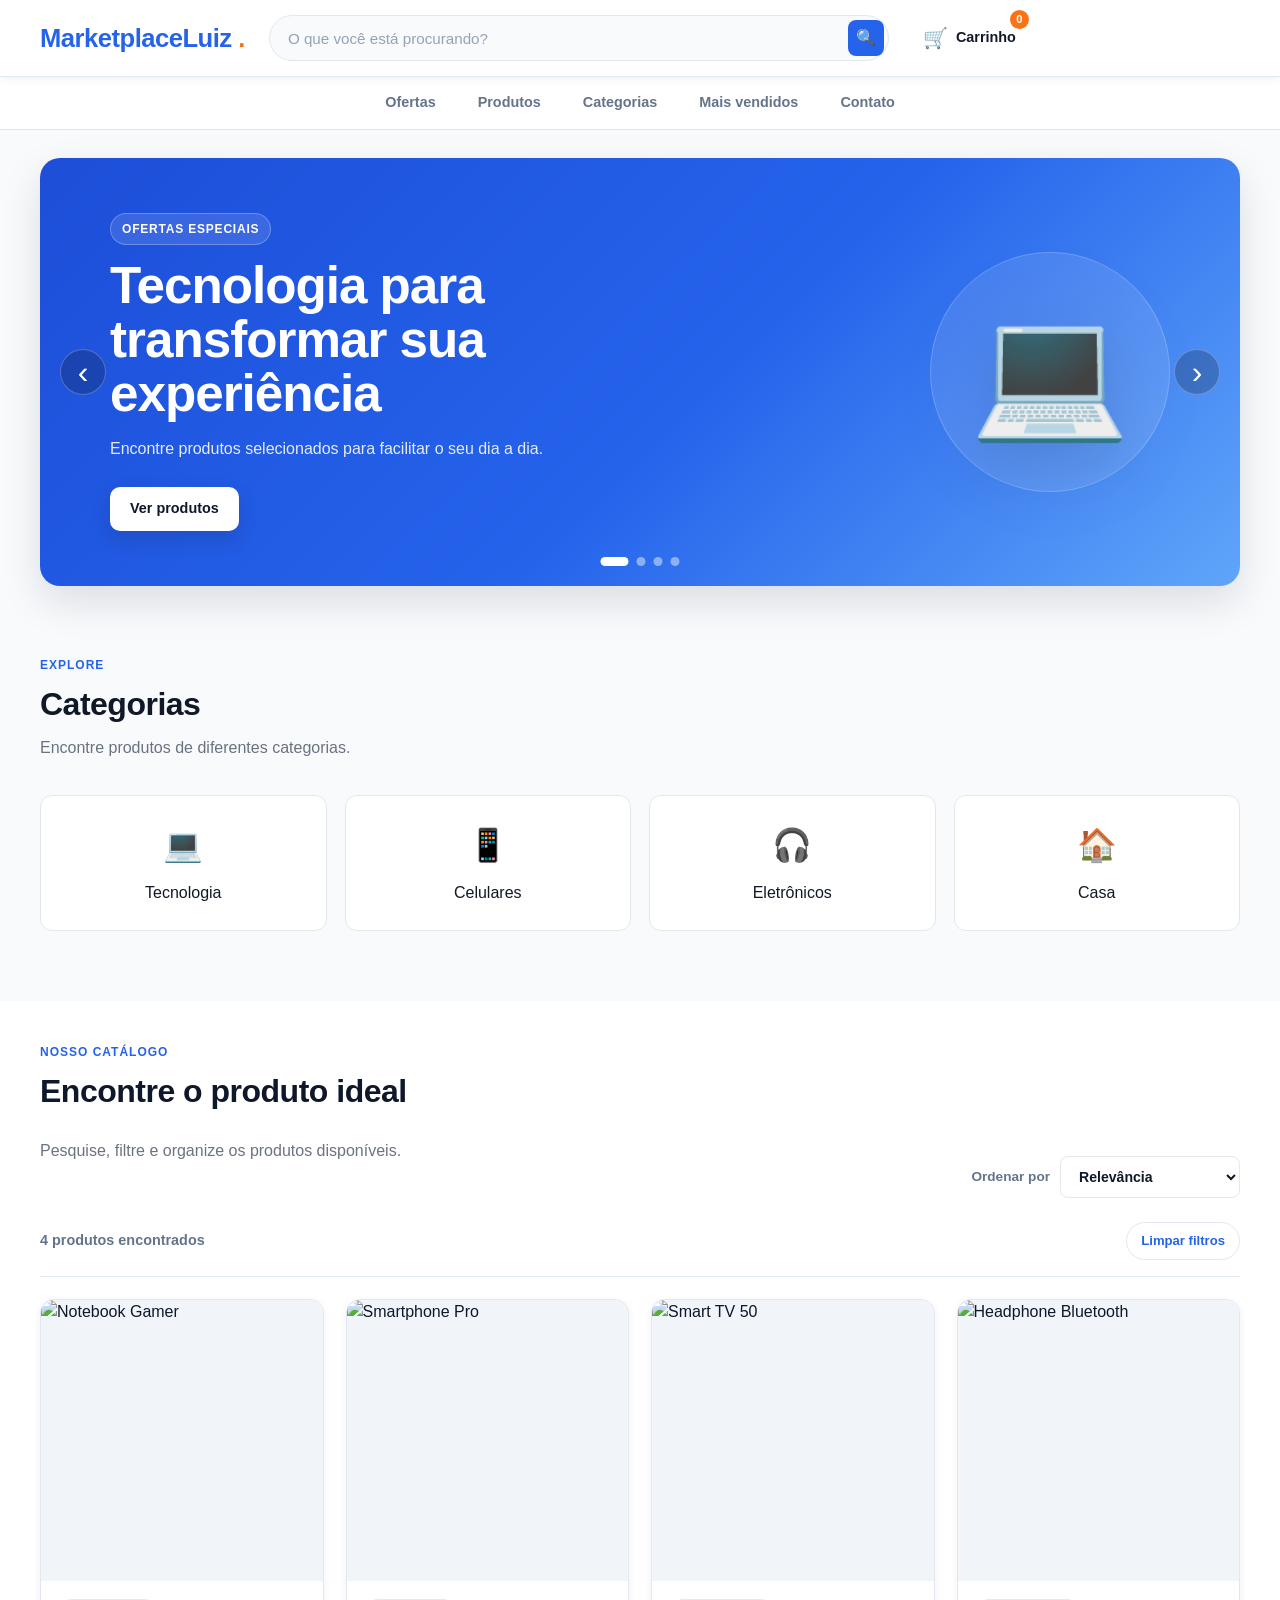
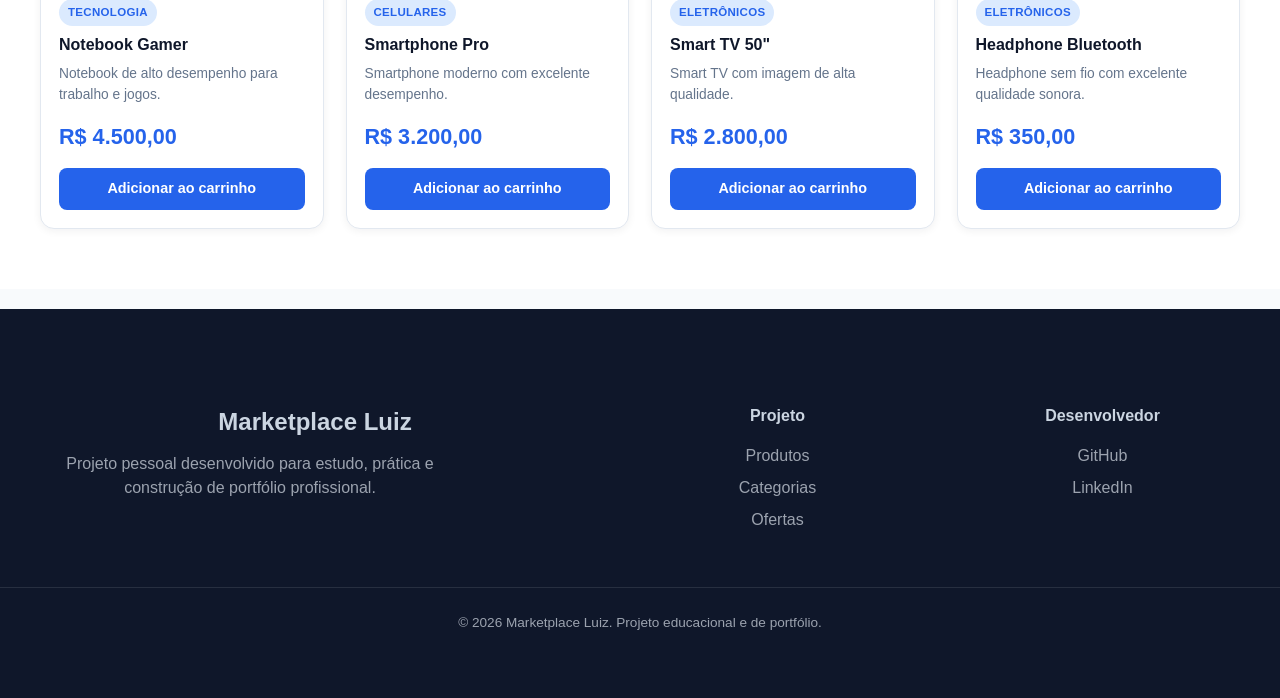
==== commit 4e47f002: "Melhorias HTML, CSS e inicio do Backend" ====
--- a/frontend/index.html
+++ b/frontend/index.html
@@ -329,43 +329,63 @@
 
       <section class="products" id="produtos">
         <div class="container">
-          <!-- Cabeçalho da seção -->
-          <div class="section-header products-header">
-            <div>
+
+          <div class="products-header">
+            <div class="section-header">
+          
               <span class="section-tag"> NOSSO CATÁLOGO </span>
 
-              <h2>Produtos em destaque</h2>
-
-              <p id="productsDescription">
-                Confira alguns dos produtos disponíveis.
-              </p>
-            </div>
-
-            <!-- Ordenação dos produtos -->
+              <h2>Encontre o produto ideal</h2>
+
+              <p>Pesquise, filtre e organize os produtos disponíveis.</p>
+            </div>
+
             <div class="product-filter">
-              <label for="sortProducts"> Ordenar: </label>
-
-              <select id="sortProducts">
+              <label for="sortProducts"> Ordenar por </label>
+
+              <select id="sortProducts" aria-label="Ordenar produtos">
+                <!-- Ordem original -->
                 <option value="default">Relevância</option>
 
+                <!-- Menor preço -->
                 <option value="price-low">Menor preço</option>
 
+                <!-- Maior preço -->
                 <option value="price-high">Maior preço</option>
 
-                <option value="name">Nome</option>
+                <!-- Ordem alfabética -->
+                <option value="name">Nome: A-Z</option>
               </select>
             </div>
           </div>
 
+          <!-- =================================================
+             INFORMAÇÕES DOS RESULTADOS
+             ================================================= -->
+
+          <div class="products-toolbar">
+
+            <p id="productsCount" class="products-count">
+              Produtos encontrados
+            </p>
+
+            <button type="button" id="clearFilters" class="clear-filters">
+              Limpar filtros
+            </button>
+          </div>
+
           <div class="product-grid" id="productGrid"></div>
 
-
           <div id="emptyState" class="empty-state hidden">
-            <span class="empty-icon" aria-hidden="true"> 🔎 </span>
+            <div class="empty-state-icon" aria-hidden="true">🔎</div>
 
             <h3>Nenhum produto encontrado</h3>
 
-            <p>Tente pesquisar por outro termo.</p>
+            <p>Não encontramos produtos para os filtros selecionados.</p>
+
+            <button type="button" id="clearEmptyFilters" class="product-button">
+              Limpar filtros
+            </button>
           </div>
         </div>
       </section>
--- a/frontend/css/modern.css
+++ b/frontend/css/modern.css
@@ -21,884 +21,610 @@
    Ele trabalha apenas com apresentação visual.
    ========================================================= */
 
-
 /* =========================================================
    1. VARIÁVEIS DO PROJETO
    ========================================================= */
 
 :root {
-
-    /* Cores principais */
-    --modern-primary: #2563eb;
-    --modern-primary-dark: #1d4ed8;
-    --modern-primary-light: #dbeafe;
-
-    /* Cores de destaque */
-    --modern-accent: #f97316;
-    --modern-success: #16a34a;
-    --modern-danger: #dc2626;
-
-    /* Cores neutras */
-    --modern-white: #ffffff;
-    --modern-background: #f8fafc;
-    --modern-surface: #ffffff;
-    --modern-border: #e2e8f0;
-
-    /* Texto */
-    --modern-text: #0f172a;
-    --modern-text-secondary: #64748b;
-    --modern-text-light: #94a3b8;
-
-    /* Sombras */
-    --modern-shadow-sm:
-        0 2px 8px rgba(15, 23, 42, 0.06);
-
-    --modern-shadow:
-        0 8px 24px rgba(15, 23, 42, 0.08);
-
-    --modern-shadow-lg:
-        0 16px 40px rgba(15, 23, 42, 0.12);
-
-    /* Bordas */
-    --modern-radius-sm: 8px;
-    --modern-radius: 14px;
-    --modern-radius-lg: 20px;
-
-    /* Transições */
-    --modern-transition:
-        all 0.25s ease;
-
-}
-
+  /* Cores principais */
+  --modern-primary: #2563eb;
+  --modern-primary-dark: #1d4ed8;
+  --modern-primary-light: #dbeafe;
+
+  /* Cores de destaque */
+  --modern-accent: #f97316;
+  --modern-success: #16a34a;
+  --modern-danger: #dc2626;
+
+  /* Cores neutras */
+  --modern-white: #ffffff;
+  --modern-background: #f8fafc;
+  --modern-surface: #ffffff;
+  --modern-border: #e2e8f0;
+
+  /* Texto */
+  --modern-text: #0f172a;
+  --modern-text-secondary: #64748b;
+  --modern-text-light: #94a3b8;
+
+  /* Sombras */
+  --modern-shadow-sm: 0 2px 8px rgba(15, 23, 42, 0.06);
+
+  --modern-shadow: 0 8px 24px rgba(15, 23, 42, 0.08);
+
+  --modern-shadow-lg: 0 16px 40px rgba(15, 23, 42, 0.12);
+
+  /* Bordas */
+  --modern-radius-sm: 8px;
+  --modern-radius: 14px;
+  --modern-radius-lg: 20px;
+
+  /* Transições */
+  --modern-transition: all 0.25s ease;
+}
 
 /* =========================================================
    2. CONFIGURAÇÃO GERAL
    ========================================================= */
 
 html {
-
-    scroll-behavior: smooth;
-
-}
-
+  scroll-behavior: smooth;
+}
 
 body {
-
-    background:
-        var(--modern-background);
-
-    color:
-        var(--modern-text);
-
-    font-family:
-        Inter,
-        -apple-system,
-        BlinkMacSystemFont,
-        "Segoe UI",
-        Roboto,
-        Arial,
-        sans-serif;
-
-    line-height: 1.5;
-
-}
-
+  background: var(--modern-background);
+
+  color: var(--modern-text);
+
+  font-family:
+    Inter,
+    -apple-system,
+    BlinkMacSystemFont,
+    "Segoe UI",
+    Roboto,
+    Arial,
+    sans-serif;
+
+  line-height: 1.5;
+}
 
 /* =========================================================
    3. CONTAINER
    ========================================================= */
 
 .container {
-
-    width: min(
-        1200px,
-        calc(100% - 40px)
-    );
-
-    margin:
-        0 auto;
-
-}
-
+  width: min(1200px, calc(100% - 40px));
+
+  margin: 0 auto;
+}
 
 /* =========================================================
    4. CABEÇALHO
    ========================================================= */
 
 .header {
-
-    position: sticky;
-
-    top: 0;
-
-    z-index: 1000;
-
-    background:
-        rgba(255, 255, 255, 0.96);
-
-    border-bottom:
-        1px solid var(--modern-border);
-
-    box-shadow:
-        var(--modern-shadow-sm);
-
-    backdrop-filter:
-        blur(12px);
-
-}
-
+  position: sticky;
+
+  top: 0;
+
+  z-index: 1000;
+
+  background: rgba(255, 255, 255, 0.96);
+
+  border-bottom: 1px solid var(--modern-border);
+
+  box-shadow: var(--modern-shadow-sm);
+
+  backdrop-filter: blur(12px);
+}
 
 .header-container {
-
-    min-height: 76px;
-
-    display: flex;
-
-    align-items: center;
-
-    gap: 24px;
-
-}
-
+  min-height: 76px;
+
+  display: flex;
+
+  align-items: center;
+
+  gap: 24px;
+}
 
 /* =========================================================
    5. LOGO
    ========================================================= */
 
 .logo {
-
-    margin: 0;
-
-    font-size: 1.6rem;
-
-    font-weight: 800;
-
-    letter-spacing: -0.5px;
-
-    color:
-        var(--modern-primary);
-
-    white-space: nowrap;
-
-}
-
+  margin: 0;
+
+  font-size: 1.6rem;
+
+  font-weight: 800;
+
+  letter-spacing: -0.5px;
+
+  color: var(--modern-primary);
+
+  white-space: nowrap;
+}
 
 .logo::after {
-
-    content: ".";
-
-    color:
-        var(--modern-accent);
-
-}
-
+  content: ".";
+
+  color: var(--modern-accent);
+}
 
 /* =========================================================
    6. CAMPO DE PESQUISA
    ========================================================= */
 
 #searchInput {
-
-    flex: 1;
-
-    min-width: 180px;
-
-    height: 46px;
-
-    padding:
-        0 18px;
-
-    border:
-        1px solid var(--modern-border);
-
-    border-radius:
-        999px;
-
-    background:
-        var(--modern-background);
-
-    color:
-        var(--modern-text);
-
-    font-size:
-        0.95rem;
-
-    outline: none;
-
-    transition:
-        var(--modern-transition);
-
-}
-
+  flex: 1;
+
+  min-width: 180px;
+
+  height: 46px;
+
+  padding: 0 18px;
+
+  border: 1px solid var(--modern-border);
+
+  border-radius: 999px;
+
+  background: var(--modern-background);
+
+  color: var(--modern-text);
+
+  font-size: 0.95rem;
+
+  outline: none;
+
+  transition: var(--modern-transition);
+}
 
 #searchInput::placeholder {
-
-    color:
-        var(--modern-text-light);
-
-}
-
+  color: var(--modern-text-light);
+}
 
 #searchInput:hover {
-
-    border-color:
-        #cbd5e1;
-
-}
-
+  border-color: #cbd5e1;
+}
 
 #searchInput:focus {
-
-    background:
-        var(--modern-white);
-
-    border-color:
-        var(--modern-primary);
-
-    box-shadow:
-        0 0 0 4px var(--modern-primary-light);
-
-}
-
+  background: var(--modern-white);
+
+  border-color: var(--modern-primary);
+
+  box-shadow: 0 0 0 4px var(--modern-primary-light);
+}
 
 /* =========================================================
    7. ÍCONES / AÇÕES DO CABEÇALHO
    ========================================================= */
 
 .icons {
-
-    display: flex;
-
-    align-items: center;
-
-    gap: 10px;
-
-}
-
+  display: flex;
+
+  align-items: center;
+
+  gap: 10px;
+}
 
 .icons button {
-
-    width: 44px;
-
-    height: 44px;
-
-    display: inline-flex;
-
-    align-items: center;
-
-    justify-content: center;
-
-    border: 0;
-
-    border-radius:
-        50%;
-
-    background:
-        var(--modern-background);
-
-    color:
-        var(--modern-text);
-
-    cursor: pointer;
-
-    transition:
-        var(--modern-transition);
-
-}
-
+  width: 44px;
+
+  height: 44px;
+
+  display: inline-flex;
+
+  align-items: center;
+
+  justify-content: center;
+
+  border: 0;
+
+  border-radius: 50%;
+
+  background: var(--modern-background);
+
+  color: var(--modern-text);
+
+  cursor: pointer;
+
+  transition: var(--modern-transition);
+}
 
 .icons button:hover {
-
-    background:
-        var(--modern-primary-light);
-
-    color:
-        var(--modern-primary);
-
-    transform:
-        translateY(-2px);
-
-}
-
+  background: var(--modern-primary-light);
+
+  color: var(--modern-primary);
+
+  transform: translateY(-2px);
+}
 
 #cartBtn {
-
-    position: relative;
-
-}
-
+  position: relative;
+}
 
 /* =========================================================
    8. CONTADOR DO CARRINHO
    ========================================================= */
 
 #cartCount {
-
-    position: absolute;
-
-    top: -3px;
-
-    right: -3px;
-
-    min-width: 19px;
-
-    height: 19px;
-
-    display: flex;
-
-    align-items: center;
-
-    justify-content: center;
-
-    padding:
-        0 4px;
-
-    border-radius:
-        999px;
-
-    background:
-        var(--modern-accent);
-
-    color:
-        var(--modern-white);
-
-    font-size:
-        0.7rem;
-
-    font-weight: 700;
-
-    line-height: 1;
-
-}
-
+  position: absolute;
+
+  top: -3px;
+
+  right: -3px;
+
+  min-width: 19px;
+
+  height: 19px;
+
+  display: flex;
+
+  align-items: center;
+
+  justify-content: center;
+
+  padding: 0 4px;
+
+  border-radius: 999px;
+
+  background: var(--modern-accent);
+
+  color: var(--modern-white);
+
+  font-size: 0.7rem;
+
+  font-weight: 700;
+
+  line-height: 1;
+}
 
 /* =========================================================
    9. MENU PRINCIPAL
    ========================================================= */
 
 .nav {
-
-    background:
-        var(--modern-white);
-
-    border-bottom:
-        1px solid var(--modern-border);
-
-}
-
+  background: var(--modern-white);
+
+  border-bottom: 1px solid var(--modern-border);
+}
 
 .nav ul {
-
-    width: min(
-        1200px,
-        calc(100% - 40px)
-    );
-
-    margin:
-        0 auto;
-
-    padding:
-        0;
-
-    min-height: 52px;
-
-    display: flex;
-
-    align-items: center;
-
-    justify-content: center;
-
-    gap: 10px;
-
-    list-style: none;
-
-}
-
+  width: min(1200px, calc(100% - 40px));
+
+  margin: 0 auto;
+
+  padding: 0;
+
+  min-height: 52px;
+
+  display: flex;
+
+  align-items: center;
+
+  justify-content: center;
+
+  gap: 10px;
+
+  list-style: none;
+}
 
 .nav li {
-
-    margin: 0;
-
-}
-
+  margin: 0;
+}
 
 .nav a {
-
-    display: block;
-
-    padding:
-        9px 16px;
-
-    border-radius:
-        999px;
-
-    color:
-        var(--modern-text-secondary);
-
-    text-decoration: none;
-
-    font-size:
-        0.9rem;
-
-    font-weight: 600;
-
-    transition:
-        var(--modern-transition);
-
-}
-
+  display: block;
+
+  padding: 9px 16px;
+
+  border-radius: 999px;
+
+  color: var(--modern-text-secondary);
+
+  text-decoration: none;
+
+  font-size: 0.9rem;
+
+  font-weight: 600;
+
+  transition: var(--modern-transition);
+}
 
 .nav a:hover {
-
-    background:
-        var(--modern-primary-light);
-
-    color:
-        var(--modern-primary);
-
-}
-
+  background: var(--modern-primary-light);
+
+  color: var(--modern-primary);
+}
 
 .nav a.active {
-
-    background:
-        var(--modern-primary);
-
-    color:
-        var(--modern-white);
-
-}
-
+  background: var(--modern-primary);
+
+  color: var(--modern-white);
+}
 
 /* =========================================================
    10. BANNER
    ========================================================= */
 
 .banner {
-
-    width: min(
-        1200px,
-        calc(100% - 40px)
-    );
-
-    margin:
-        28px auto 0;
-
-}
-
+  width: min(1200px, calc(100% - 40px));
+
+  margin: 28px auto 0;
+}
 
 .carousel {
-
-    overflow: hidden;
-
-    min-height: 260px;
-
-    border-radius:
-        var(--modern-radius-lg);
-
-    background:
-        linear-gradient(
-            135deg,
-            #1d4ed8,
-            #2563eb 50%,
-            #60a5fa
-        );
-
-    box-shadow:
-        var(--modern-shadow-lg);
-
-}
-
+  overflow: hidden;
+
+  min-height: 260px;
+
+  border-radius: var(--modern-radius-lg);
+
+  background: linear-gradient(135deg, #1d4ed8, #2563eb 50%, #60a5fa);
+
+  box-shadow: var(--modern-shadow-lg);
+}
 
 .slides {
-
-    width: 100%;
-
-    min-height: 260px;
-
-    display: flex;
-
-}
-
+  width: 100%;
+
+  min-height: 260px;
+
+  display: flex;
+}
 
 .slide {
-
-    flex: 1;
-
-    min-height: 260px;
-
-    display: flex;
-
-    align-items: center;
-
-    justify-content: center;
-
-    padding:
-        30px;
-
-    color:
-        var(--modern-white);
-
-    font-size:
-        clamp(
-            1.5rem,
-            4vw,
-            2.7rem
-        );
-
-    font-weight: 800;
-
-    text-align: center;
-
-}
-
+  flex: 1;
+
+  min-height: 260px;
+
+  display: flex;
+
+  align-items: center;
+
+  justify-content: center;
+
+  padding: 30px;
+
+  color: var(--modern-white);
+
+  font-size: clamp(1.5rem, 4vw, 2.7rem);
+
+  font-weight: 800;
+
+  text-align: center;
+}
 
 /* =========================================================
    11. ÁREA DE PRODUTOS
    ========================================================= */
 
 .products {
-
-    padding:
-        42px 0 60px;
-
-}
-
+  padding: 42px 0 60px;
+}
 
 .products h2 {
-
-    margin:
-        0 0 24px;
-
-    color:
-        var(--modern-text);
-
-    font-size:
-        clamp(
-            1.5rem,
-            3vw,
-            2rem
-        );
-
-    font-weight:
-        800;
-
-    letter-spacing:
-        -0.5px;
-
-}
-
+  margin: 0 0 24px;
+
+  color: var(--modern-text);
+
+  font-size: clamp(1.5rem, 3vw, 2rem);
+
+  font-weight: 800;
+
+  letter-spacing: -0.5px;
+}
 
 /* =========================================================
    12. GRID DE PRODUTOS
    ========================================================= */
 
 .product-grid {
-
-    display: grid;
-
-    grid-template-columns:
-        repeat(
-            4,
-            minmax(
-                0,
-                1fr
-            )
-        );
-
-    gap:
-        22px;
-
-}
-
+  display: grid;
+
+  grid-template-columns: repeat(4, minmax(0, 1fr));
+
+  gap: 22px;
+}
 
 /* =========================================================
    13. CARD DO PRODUTO
    ========================================================= */
 
 .product-card {
-
-    position: relative;
-
-    overflow: hidden;
-
-    display: flex;
-
-    flex-direction: column;
-
-    min-width: 0;
-
-    background:
-        var(--modern-surface);
-
-    border:
-        1px solid var(--modern-border);
-
-    border-radius:
-        var(--modern-radius);
-
-    box-shadow:
-        var(--modern-shadow-sm);
-
-    transition:
-        var(--modern-transition);
-
-}
-
+  position: relative;
+
+  overflow: hidden;
+
+  display: flex;
+
+  flex-direction: column;
+
+  min-width: 0;
+
+  background: var(--modern-surface);
+
+  border: 1px solid var(--modern-border);
+
+  border-radius: var(--modern-radius);
+
+  box-shadow: var(--modern-shadow-sm);
+
+  transition: var(--modern-transition);
+}
 
 .product-card:hover {
-
-    transform:
-        translateY(-6px);
-
-    border-color:
-        #cbd5e1;
-
-    box-shadow:
-        var(--modern-shadow-lg);
-
-}
-
+  transform: translateY(-6px);
+
+  border-color: #cbd5e1;
+
+  box-shadow: var(--modern-shadow-lg);
+}
 
 /* =========================================================
    14. IMAGEM DO PRODUTO
    ========================================================= */
 
 .product-image {
-
-    position: relative;
-
-    overflow: hidden;
-
-    width: 100%;
-
-    aspect-ratio:
-        1 / 1;
-
-    background:
-        #f1f5f9;
-
-}
-
+  position: relative;
+
+  overflow: hidden;
+
+  width: 100%;
+
+  aspect-ratio: 1 / 1;
+
+  background: #f1f5f9;
+}
 
 .product-image img {
-
-    width: 100%;
-
-    height: 100%;
-
-    display: block;
-
-    object-fit: cover;
-
-    transition:
-        transform 0.4s ease;
-
-}
-
-
-.product-card:hover
-.product-image img {
-
-    transform:
-        scale(1.05);
-
-}
-
+  width: 100%;
+
+  height: 100%;
+
+  display: block;
+
+  object-fit: cover;
+
+  transition: transform 0.4s ease;
+}
+
+.product-card:hover .product-image img {
+  transform: scale(1.05);
+}
 
 /* =========================================================
    15. CONTEÚDO DO CARD
    ========================================================= */
 
 .product-content {
-
-    display: flex;
-
-    flex-direction: column;
-
-    flex: 1;
-
-    padding:
-        18px;
-
-}
-
+  display: flex;
+
+  flex-direction: column;
+
+  flex: 1;
+
+  padding: 18px;
+}
 
 /* =========================================================
    16. CATEGORIA
    ========================================================= */
 
 .product-category {
-
-    align-self: flex-start;
-
-    margin-bottom:
-        8px;
-
-    padding:
-        5px 9px;
-
-    border-radius:
-        999px;
-
-    background:
-        var(--modern-primary-light);
-
-    color:
-        var(--modern-primary);
-
-    font-size:
-        0.72rem;
-
-    font-weight:
-        700;
-
-    text-transform:
-        uppercase;
-
-    letter-spacing:
-        0.3px;
-
-}
-
+  align-self: flex-start;
+
+  margin-bottom: 8px;
+
+  padding: 5px 9px;
+
+  border-radius: 999px;
+
+  background: var(--modern-primary-light);
+
+  color: var(--modern-primary);
+
+  font-size: 0.72rem;
+
+  font-weight: 700;
+
+  text-transform: uppercase;
+
+  letter-spacing: 0.3px;
+}
 
 /* =========================================================
    17. NOME DO PRODUTO
    ========================================================= */
 
 .product-name {
-
-    margin:
-        0 0 8px;
-
-    color:
-        var(--modern-text);
-
-    font-size:
-        1rem;
-
-    font-weight:
-        700;
-
-    line-height:
-        1.35;
-
-}
-
+  margin: 0 0 8px;
+
+  color: var(--modern-text);
+
+  font-size: 1rem;
+
+  font-weight: 700;
+
+  line-height: 1.35;
+}
 
 /* =========================================================
    18. DESCRIÇÃO
    ========================================================= */
 
 .product-description {
-
-    margin:
-        0 0 16px;
-
-    color:
-        var(--modern-text-secondary);
-
-    font-size:
-        0.86rem;
-
-    line-height:
-        1.5;
-
-    display:
-        -webkit-box;
-
-    -webkit-box-orient:
-        vertical;
-
-    -webkit-line-clamp:
-        2;
-
-    line-clamp:
-        2;
-
-    overflow:
-        hidden;
-
-}
-
+  margin: 0 0 16px;
+
+  color: var(--modern-text-secondary);
+
+  font-size: 0.86rem;
+
+  line-height: 1.5;
+
+  display: -webkit-box;
+
+  -webkit-box-orient: vertical;
+
+  -webkit-line-clamp: 2;
+
+  line-clamp: 2;
+
+  overflow: hidden;
+}
 
 /* =========================================================
    19. PREÇO
    ========================================================= */
 
 .product-price {
-
-    margin-top:
-        auto;
-
-    margin-bottom:
-        14px;
-
-    color:
-        var(--modern-primary);
-
-    font-size:
-        1.35rem;
-
-    font-weight:
-        800;
-
-}
-
+  margin-top: auto;
+
+  margin-bottom: 14px;
+
+  color: var(--modern-primary);
+
+  font-size: 1.35rem;
+
+  font-weight: 800;
+}
 
 /* =========================================================
    20. BOTÕES DOS PRODUTOS
    ========================================================= */
 
 .product-card button {
-
-    width: 100%;
-
-    min-height: 42px;
-
-    border: 0;
-
-    border-radius:
-        var(--modern-radius-sm);
-
-    background:
-        var(--modern-primary);
-
-    color:
-        var(--modern-white);
-
-    font-size:
-        0.9rem;
-
-    font-weight:
-        700;
-
-    cursor: pointer;
-
-    transition:
-        var(--modern-transition);
-
-}
-
+  width: 100%;
+
+  min-height: 42px;
+
+  border: 0;
+
+  border-radius: var(--modern-radius-sm);
+
+  background: var(--modern-primary);
+
+  color: var(--modern-white);
+
+  font-size: 0.9rem;
+
+  font-weight: 700;
+
+  cursor: pointer;
+
+  transition: var(--modern-transition);
+}
 
 .product-card button:hover {
-
-    background:
-        var(--modern-primary-dark);
-
-    transform:
-        translateY(-1px);
-
-}
-
+  background: var(--modern-primary-dark);
+
+  transform: translateY(-1px);
+}
 
 .product-card button:active {
-
-    transform:
-        translateY(0);
-
-}
-
+  transform: translateY(0);
+}
 
 /* =========================================================
    21. ESTADO DE FOCO
@@ -907,1332 +633,1157 @@
 button:focus-visible,
 a:focus-visible,
 input:focus-visible {
-
-    outline:
-        3px solid var(--modern-primary-light);
-
-    outline-offset:
-        2px;
-
-}
-
+  outline: 3px solid var(--modern-primary-light);
+
+  outline-offset: 2px;
+}
 
 /* =========================================================
    22. NOTIFICAÇÃO
    ========================================================= */
 
 .marketplace-notification {
-
-    position: fixed;
-
-    right: 24px;
-
-    bottom: 24px;
-
-    z-index: 2000;
-
-    max-width: 360px;
-
-    padding:
-        14px 18px;
-
-    border:
-        1px solid rgba(
-            255,
-            255,
-            255,
-            0.2
-        );
-
-    border-radius:
-        12px;
-
-    background:
-        #0f172a;
-
-    color:
-        var(--modern-white);
-
-    box-shadow:
-        var(--modern-shadow-lg);
-
-    font-size:
-        0.9rem;
-
-    font-weight:
-        600;
-
-    opacity:
-        0;
-
-    transform:
-        translateY(15px);
-
-    pointer-events:
-        none;
-
-    transition:
-        all 0.3s ease;
-
-}
-
+  position: fixed;
+
+  right: 24px;
+
+  bottom: 24px;
+
+  z-index: 2000;
+
+  max-width: 360px;
+
+  padding: 14px 18px;
+
+  border: 1px solid rgba(255, 255, 255, 0.2);
+
+  border-radius: 12px;
+
+  background: #0f172a;
+
+  color: var(--modern-white);
+
+  box-shadow: var(--modern-shadow-lg);
+
+  font-size: 0.9rem;
+
+  font-weight: 600;
+
+  opacity: 0;
+
+  transform: translateY(15px);
+
+  pointer-events: none;
+
+  transition: all 0.3s ease;
+}
 
 .marketplace-notification.show {
-
-    opacity:
-        1;
-
-    transform:
-        translateY(0);
-
-}
-
+  opacity: 1;
+
+  transform: translateY(0);
+}
 
 .marketplace-notification.hide {
-
-    opacity:
-        0;
-
-    transform:
-        translateY(15px);
-
-}
-
+  opacity: 0;
+
+  transform: translateY(15px);
+}
 
 /* =========================================================
    23. BOTÃO VOLTAR AO TOPO
    ========================================================= */
 
 #backToTop {
-
-    position: fixed;
-
-    right: 24px;
-
-    bottom: 24px;
-
-    z-index: 1000;
-
-    width: 44px;
-
-    height: 44px;
-
-    display: flex;
-
-    align-items: center;
-
-    justify-content: center;
-
-    border: 0;
-
-    border-radius:
-        50%;
-
-    background:
-        var(--modern-primary);
-
-    color:
-        var(--modern-white);
-
-    cursor: pointer;
-
-    opacity:
-        0;
-
-    visibility:
-        hidden;
-
-    transform:
-        translateY(10px);
-
-    transition:
-        var(--modern-transition);
-
-}
-
+  position: fixed;
+
+  right: 24px;
+
+  bottom: 24px;
+
+  z-index: 1000;
+
+  width: 44px;
+
+  height: 44px;
+
+  display: flex;
+
+  align-items: center;
+
+  justify-content: center;
+
+  border: 0;
+
+  border-radius: 50%;
+
+  background: var(--modern-primary);
+
+  color: var(--modern-white);
+
+  cursor: pointer;
+
+  opacity: 0;
+
+  visibility: hidden;
+
+  transform: translateY(10px);
+
+  transition: var(--modern-transition);
+}
 
 #backToTop.visible {
-
-    opacity:
-        1;
-
-    visibility:
-        visible;
-
-    transform:
-        translateY(0);
-
-}
-
+  opacity: 1;
+
+  visibility: visible;
+
+  transform: translateY(0);
+}
 
 #backToTop:hover {
-
-    background:
-        var(--modern-primary-dark);
-
-    transform:
-        translateY(-3px);
-
-}
-
+  background: var(--modern-primary-dark);
+
+  transform: translateY(-3px);
+}
 
 /* =========================================================
    24. RODAPÉ
    ========================================================= */
 
 .footer {
-
-    margin-top:
-        20px;
-
-    padding:
-        40px 0;
-
-    background:
-        #0f172a;
-
-    color:
-        #cbd5e1;
-
-}
-
+  margin-top: 20px;
+
+  padding: 40px 0;
+
+  background: #0f172a;
+
+  color: #cbd5e1;
+}
 
 .footer .container {
-
-    text-align:
-        center;
-
-}
-
+  text-align: center;
+}
 
 .footer p {
-
-    margin:
-        5px 0;
-
-}
-
+  margin: 5px 0;
+}
 
 /* =========================================================
    25. RESPONSIVIDADE
    ========================================================= */
-
 
 /* ---------------------------------------------------------
    TABLETS
    --------------------------------------------------------- */
 
-@media (
-    max-width: 1000px
-) {
-
-    .product-grid {
-
-        grid-template-columns:
-            repeat(
-                3,
-                minmax(
-                    0,
-                    1fr
-                )
-            );
-
-    }
-
-    .header-container {
-
-        gap:
-            16px;
-
-    }
-
-}
-
+@media (max-width: 1000px) {
+  .product-grid {
+    grid-template-columns: repeat(3, minmax(0, 1fr));
+  }
+
+  .header-container {
+    gap: 16px;
+  }
+}
 
 /* ---------------------------------------------------------
    TABLETS PEQUENOS
    --------------------------------------------------------- */
 
+@media (max-width: 760px) {
+  .container {
+    width: min(100% - 28px, 680px);
+  }
+
+  .header-container {
+    flex-wrap: wrap;
+
+    padding: 14px 0;
+  }
+
+  .logo {
+    font-size: 1.35rem;
+  }
+
+  #searchInput {
+    order: 3;
+
+    flex-basis: 100%;
+  }
+
+  .nav ul {
+    width: calc(100% - 28px);
+
+    justify-content: flex-start;
+
+    overflow-x: auto;
+
+    padding: 8px 0;
+  }
+
+  .nav a {
+    white-space: nowrap;
+  }
+
+  .banner {
+    width: calc(100% - 28px);
+
+    margin-top: 18px;
+  }
+
+  .carousel,
+  .slides,
+  .slide {
+    min-height: 210px;
+  }
+
+  .product-grid {
+    grid-template-columns: repeat(2, minmax(0, 1fr));
+
+    gap: 16px;
+  }
+
+  .product-content {
+    padding: 14px;
+  }
+}
+
+/* ---------------------------------------------------------
+   SMARTPHONES
+   --------------------------------------------------------- */
+
+@media (max-width: 480px) {
+  .product-grid {
+    grid-template-columns: 1fr;
+  }
+
+  .product-image {
+    aspect-ratio: 4 / 3;
+  }
+
+  .products {
+    padding-top: 30px;
+  }
+
+  .products h2 {
+    font-size: 1.45rem;
+  }
+
+  .marketplace-notification {
+    left: 14px;
+
+    right: 14px;
+
+    bottom: 14px;
+
+    max-width: none;
+  }
+
+  #backToTop {
+    right: 14px;
+
+    bottom: 14px;
+  }
+}
+
+/* =========================================================
+   26. REDUÇÃO DE MOVIMENTO
+   ========================================================= */
+
+@media (prefers-reduced-motion: reduce) {
+  html {
+    scroll-behavior: auto;
+  }
+
+  *,
+  *::before,
+  *::after {
+    animation-duration: 0.01ms !important;
+
+    animation-iteration-count: 1 !important;
+
+    transition-duration: 0.01ms !important;
+  }
+}
+
+/* =========================================================
+   CARROSSEL PROMOCIONAL
+   ========================================================= */
+
+/*
+ * Container externo do carrossel.
+ */
+.hero-carousel {
+  width: min(1200px, calc(100% - 40px));
+
+  margin: 28px auto 0;
+}
+
+/*
+ * Área que contém todos os slides.
+ */
+.hero-carousel-track {
+  position: relative;
+
+  overflow: hidden;
+
+  min-height: 390px;
+
+  border-radius: var(--modern-radius-lg);
+
+  box-shadow: var(--modern-shadow-lg);
+}
+
+/*
+ * =========================================================
+ * SLIDES
+ * =========================================================
+ */
+
+.hero-slide {
+  position: absolute;
+
+  inset: 0;
+
+  display: flex;
+
+  align-items: center;
+
+  justify-content: space-between;
+
+  gap: 30px;
+
+  padding: 55px 70px;
+
+  color: var(--modern-white);
+
+  opacity: 0;
+
+  visibility: hidden;
+
+  transform: scale(1.02);
+
+  transition:
+    opacity 0.5s ease,
+    transform 0.5s ease,
+    visibility 0.5s ease;
+}
+
+/*
+ * Slide ativo.
+ */
+.hero-slide.active {
+  position: relative;
+
+  opacity: 1;
+
+  visibility: visible;
+
+  transform: scale(1);
+}
+
+/*
+ * =========================================================
+ * CORES DOS SLIDES
+ * =========================================================
+ */
+
+.hero-slide-blue {
+  background: linear-gradient(135deg, #1d4ed8, #2563eb 55%, #60a5fa);
+}
+
+.hero-slide-purple {
+  background: linear-gradient(135deg, #6d28d9, #7c3aed 55%, #a78bfa);
+}
+
+.hero-slide-orange {
+  background: linear-gradient(135deg, #c2410c, #ea580c 55%, #fb923c);
+}
+
+.hero-slide-green {
+  background: linear-gradient(135deg, #047857, #059669 55%, #34d399);
+}
+
+/*
+ * =========================================================
+ * CONTEÚDO
+ * =========================================================
+ */
+
+.hero-slide-content {
+  position: relative;
+
+  z-index: 2;
+
+  width: min(650px, 70%);
+}
+
+.hero-slide-tag {
+  display: inline-flex;
+
+  align-items: center;
+
+  margin-bottom: 14px;
+
+  padding: 6px 11px;
+
+  border: 1px solid rgba(255, 255, 255, 0.25);
+
+  border-radius: 999px;
+
+  background: rgba(255, 255, 255, 0.12);
+
+  font-size: 0.75rem;
+
+  font-weight: 800;
+
+  letter-spacing: 0.8px;
+}
+
+.hero-slide h1 {
+  max-width: 650px;
+
+  margin: 0 0 16px;
+
+  color: var(--modern-white);
+
+  font-size: clamp(2rem, 4vw, 3.4rem);
+
+  font-weight: 850;
+
+  line-height: 1.05;
+
+  letter-spacing: -1px;
+}
+
+.hero-slide p {
+  max-width: 560px;
+
+  margin: 0 0 25px;
+
+  color: rgba(255, 255, 255, 0.88);
+
+  font-size: 1rem;
+
+  line-height: 1.6;
+}
+
+/*
+ * =========================================================
+ * BOTÃO
+ * =========================================================
+ */
+
+.hero-slide-button {
+  display: inline-flex;
+
+  align-items: center;
+
+  justify-content: center;
+
+  min-height: 44px;
+
+  padding: 0 20px;
+
+  border-radius: 10px;
+
+  background: var(--modern-white);
+
+  color: var(--modern-text);
+
+  text-decoration: none;
+
+  font-size: 0.9rem;
+
+  font-weight: 750;
+
+  box-shadow: 0 8px 20px rgba(15, 23, 42, 0.15);
+
+  transition: var(--modern-transition);
+}
+
+.hero-slide-button:hover {
+  transform: translateY(-2px);
+
+  box-shadow: 0 12px 25px rgba(15, 23, 42, 0.2);
+}
+
+/*
+ * =========================================================
+ * ELEMENTO DECORATIVO
+ * =========================================================
+ */
+
+.hero-slide-decoration {
+  position: absolute;
+
+  right: 70px;
+
+  top: 50%;
+
+  z-index: 1;
+
+  transform: translateY(-50%);
+
+  width: 240px;
+
+  height: 240px;
+
+  display: flex;
+
+  align-items: center;
+
+  justify-content: center;
+
+  border: 1px solid rgba(255, 255, 255, 0.18);
+
+  border-radius: 50%;
+
+  background: rgba(255, 255, 255, 0.1);
+
+  font-size: 8rem;
+
+  filter: drop-shadow(0 20px 25px rgba(15, 23, 42, 0.15));
+}
+
+/*
+ * =========================================================
+ * BOTÕES ANTERIOR / PRÓXIMO
+ * =========================================================
+ */
+
+.hero-carousel-control {
+  position: absolute;
+
+  top: 50%;
+
+  z-index: 10;
+
+  width: 46px;
+
+  height: 46px;
+
+  display: flex;
+
+  align-items: center;
+
+  justify-content: center;
+
+  border: 1px solid rgba(255, 255, 255, 0.25);
+
+  border-radius: 50%;
+
+  background: rgba(15, 23, 42, 0.25);
+
+  color: var(--modern-white);
+
+  font-size: 2rem;
+
+  line-height: 1;
+
+  cursor: pointer;
+
+  transform: translateY(-50%);
+
+  transition: var(--modern-transition);
+}
+
+.hero-carousel-control:hover {
+  background: rgba(15, 23, 42, 0.5);
+
+  transform: translateY(-50%) scale(1.05);
+}
+
+.hero-carousel-previous {
+  left: 20px;
+}
+
+.hero-carousel-next {
+  right: 20px;
+}
+
+/*
+ * =========================================================
+ * INDICADORES
+ * =========================================================
+ */
+
+.hero-carousel-indicators {
+  position: absolute;
+
+  left: 50%;
+
+  bottom: 20px;
+
+  z-index: 10;
+
+  display: flex;
+
+  align-items: center;
+
+  gap: 8px;
+
+  transform: translateX(-50%);
+}
+
+.hero-indicator {
+  width: 9px;
+
+  height: 9px;
+
+  padding: 0;
+
+  border: 0;
+
+  border-radius: 50%;
+
+  background: rgba(255, 255, 255, 0.45);
+
+  cursor: pointer;
+
+  transition: var(--modern-transition);
+}
+
+.hero-indicator.active {
+  width: 28px;
+
+  border-radius: 999px;
+
+  background: var(--modern-white);
+}
+
+/*
+ * =========================================================
+ * RESPONSIVIDADE DO CARROSSEL
+ * =========================================================
+ */
+
+@media (max-width: 760px) {
+  .hero-carousel {
+    width: calc(100% - 28px);
+
+    margin-top: 18px;
+  }
+
+  .hero-carousel-track {
+    min-height: 390px;
+  }
+
+  .hero-slide {
+    min-height: 390px;
+
+    padding: 40px 45px;
+
+    align-items: flex-start;
+
+    justify-content: center;
+  }
+
+  .hero-slide-content {
+    width: 100%;
+
+    max-width: 100%;
+
+    padding-bottom: 35px;
+  }
+
+  .hero-slide h1 {
+    font-size: clamp(1.8rem, 8vw, 2.5rem);
+  }
+
+  .hero-slide-decoration {
+    width: 130px;
+
+    height: 130px;
+
+    right: 25px;
+
+    top: auto;
+
+    bottom: 35px;
+
+    font-size: 4rem;
+
+    transform: none;
+
+    opacity: 0.45;
+  }
+
+  .hero-carousel-control {
+    width: 38px;
+
+    height: 38px;
+
+    font-size: 1.5rem;
+  }
+
+  .hero-carousel-previous {
+    left: 10px;
+  }
+
+  .hero-carousel-next {
+    right: 10px;
+  }
+}
+
+/*
+ * =========================================================
+ * SMARTPHONES
+ * =========================================================
+ */
+
+@media (max-width: 480px) {
+  .hero-carousel-track {
+    min-height: 420px;
+  }
+
+  .hero-slide {
+    min-height: 420px;
+
+    padding: 35px 28px;
+  }
+
+  .hero-slide h1 {
+    font-size: 1.85rem;
+
+    line-height: 1.1;
+  }
+
+  .hero-slide p {
+    font-size: 0.9rem;
+  }
+
+  .hero-slide-decoration {
+    width: 105px;
+
+    height: 105px;
+
+    right: 20px;
+
+    bottom: 38px;
+
+    font-size: 3.2rem;
+  }
+
+  .hero-carousel-indicators {
+    bottom: 14px;
+  }
+}
+
+/*
+ * =========================================================
+ * REDUÇÃO DE MOVIMENTO
+ * =========================================================
+ */
+
+@media (prefers-reduced-motion: reduce) {
+  .hero-slide {
+    transition: none;
+  }
+
+  .hero-slide-button,
+  .hero-carousel-control,
+  .hero-indicator {
+    transition: none;
+  }
+}
+
+/* =========================================================
+   CONTROLES DOS PRODUTOS
+   ========================================================= */
+
+
+/*
+ * Cabeçalho da área de produtos.
+ */
+.products-header {
+
+    display: flex;
+
+    align-items: flex-end;
+
+    justify-content: space-between;
+
+    gap: 24px;
+
+    margin-bottom: 24px;
+
+}
+
+
+/*
+ * Controle de ordenação.
+ */
+.product-filter {
+
+    display: flex;
+
+    align-items: center;
+
+    gap: 10px;
+
+    flex-shrink: 0;
+
+}
+
+
+/*
+ * Texto do filtro.
+ */
+.product-filter label {
+
+    color:
+        var(--modern-text-secondary);
+
+    font-size:
+        0.85rem;
+
+    font-weight:
+        600;
+
+}
+
+
+/*
+ * Select de ordenação.
+ */
+.product-filter select {
+
+    min-width:
+        180px;
+
+    padding:
+        11px 14px;
+
+    border:
+        1px solid var(--modern-border);
+
+    border-radius:
+        var(--modern-radius-sm);
+
+    background:
+        var(--modern-white);
+
+    color:
+        var(--modern-text);
+
+    font-family:
+        inherit;
+
+    font-size:
+        0.88rem;
+
+    font-weight:
+        600;
+
+    cursor:
+        pointer;
+
+    transition:
+        var(--modern-transition);
+
+}
+
+
+/*
+ * Estado de foco do select.
+ */
+.product-filter select:focus {
+
+    outline:
+        none;
+
+    border-color:
+        var(--modern-primary);
+
+    box-shadow:
+        0 0 0 3px
+        var(--modern-primary-light);
+
+}
+
+
+/* =========================================================
+   BARRA DE RESULTADOS
+   ========================================================= */
+
+.products-toolbar {
+
+    display: flex;
+
+    align-items: center;
+
+    justify-content: space-between;
+
+    gap: 16px;
+
+    margin-bottom: 22px;
+
+    padding-bottom: 16px;
+
+    border-bottom:
+        1px solid var(--modern-border);
+
+}
+
+
+/*
+ * Quantidade encontrada.
+ */
+.products-count {
+
+    margin: 0;
+
+    color:
+        var(--modern-text-secondary);
+
+    font-size:
+        0.9rem;
+
+    font-weight:
+        600;
+
+}
+
+
+/*
+ * Botão para limpar filtros.
+ */
+.clear-filters {
+
+    padding:
+        8px 14px;
+
+    border:
+        1px solid var(--modern-border);
+
+    border-radius:
+        999px;
+
+    background:
+        var(--modern-white);
+
+    color:
+        var(--modern-primary);
+
+    font-family:
+        inherit;
+
+    font-size:
+        0.82rem;
+
+    font-weight:
+        700;
+
+    cursor:
+        pointer;
+
+    transition:
+        var(--modern-transition);
+
+}
+
+
+/*
+ * Hover do botão.
+ */
+.clear-filters:hover {
+
+    background:
+        var(--modern-primary-light);
+
+    border-color:
+        var(--modern-primary);
+
+}
+
+
+/* =========================================================
+   ESTADO VAZIO
+   ========================================================= */
+
+.empty-state {
+
+    display: flex;
+
+    flex-direction: column;
+
+    align-items: center;
+
+    justify-content: center;
+
+    min-height:
+        260px;
+
+    padding:
+        40px 20px;
+
+    border:
+        1px dashed var(--modern-border);
+
+    border-radius:
+        var(--modern-radius-lg);
+
+    background:
+        var(--modern-surface);
+
+    text-align:
+        center;
+
+}
+
+
+/*
+ * Classe utilizada pelo JavaScript
+ * para esconder o estado vazio.
+ */
+.empty-state.hidden {
+
+    display:
+        none;
+
+}
+
+
+/*
+ * Ícone do estado vazio.
+ */
+.empty-state-icon {
+
+    display: flex;
+
+    align-items: center;
+
+    justify-content: center;
+
+    width:
+        64px;
+
+    height:
+        64px;
+
+    margin-bottom:
+        16px;
+
+    border-radius:
+        50%;
+
+    background:
+        var(--modern-primary-light);
+
+    font-size:
+        1.8rem;
+
+}
+
+
+/*
+ * Título.
+ */
+.empty-state h3 {
+
+    margin:
+        0 0 8px;
+
+    color:
+        var(--modern-text);
+
+    font-size:
+        1.15rem;
+
+}
+
+
+/*
+ * Descrição.
+ */
+.empty-state p {
+
+    margin:
+        0 0 20px;
+
+    color:
+        var(--modern-text-secondary);
+
+    font-size:
+        0.9rem;
+
+}
+
+
+/* =========================================================
+   RESPONSIVIDADE DOS FILTROS
+   ========================================================= */
+
 @media (
     max-width: 760px
 ) {
 
-    .container {
-
-        width:
-            min(
-                100% - 28px,
-                680px
-            );
+    /*
+     * Cabeçalho passa para coluna.
+     */
+    .products-header {
+
+        align-items:
+            stretch;
+
+        flex-direction:
+            column;
+
+        gap:
+            18px;
 
     }
 
 
-    .header-container {
-
-        flex-wrap:
-            wrap;
-
-        padding:
-            14px 0;
+    /*
+     * Filtro ocupa toda a largura.
+     */
+    .product-filter {
+
+        justify-content:
+            space-between;
 
     }
 
 
-    .logo {
-
-        font-size:
-            1.35rem;
+    /*
+     * Select maior no celular.
+     */
+    .product-filter select {
+
+        flex:
+            1;
+
+        min-width:
+            0;
 
     }
 
 
-    #searchInput {
-
-        order:
-            3;
-
-        flex-basis:
-            100%;
-
-    }
-
-
-    .nav ul {
-
-        width:
-            calc(
-                100% - 28px
-            );
-
-        justify-content:
-            flex-start;
-
-        overflow-x:
-            auto;
-
-        padding:
-            8px 0;
-
-    }
-
-
-    .nav a {
-
-        white-space:
-            nowrap;
-
-    }
-
-
-    .banner {
-
-        width:
-            calc(
-                100% - 28px
-            );
-
-        margin-top:
-            18px;
-
-    }
-
-
-    .carousel,
-    .slides,
-    .slide {
-
-        min-height:
-            210px;
-
-    }
-
-
-    .product-grid {
-
-        grid-template-columns:
-            repeat(
-                2,
-                minmax(
-                    0,
-                    1fr
-                )
-            );
-
-        gap:
-            16px;
-
-    }
-
-
-    .product-content {
-
-        padding:
-            14px;
-
-    }
-
-}
-
-
-/* ---------------------------------------------------------
-   SMARTPHONES
-   --------------------------------------------------------- */
-
-@media (
-    max-width: 480px
-) {
-
-    .product-grid {
-
-        grid-template-columns:
-            1fr;
-
-    }
-
-
-    .product-image {
-
-        aspect-ratio:
-            4 / 3;
-
-    }
-
-
-    .products {
-
-        padding-top:
-            30px;
-
-    }
-
-
-    .products h2 {
-
-        font-size:
-            1.45rem;
-
-    }
-
-
-    .marketplace-notification {
-
-        left:
-            14px;
-
-        right:
-            14px;
-
-        bottom:
-            14px;
-
-        max-width:
-            none;
-
-    }
-
-
-    #backToTop {
-
-        right:
-            14px;
-
-        bottom:
-            14px;
-
-    }
-
-}
-
-
-/* =========================================================
-   26. REDUÇÃO DE MOVIMENTO
-   ========================================================= */
-
-@media (
-    prefers-reduced-motion: reduce
-) {
-
-    html {
-
-        scroll-behavior:
-            auto;
-
-    }
-
-
-    *,
-    *::before,
-    *::after {
-
-        animation-duration:
-            0.01ms !important;
-
-        animation-iteration-count:
-            1 !important;
-
-        transition-duration:
-            0.01ms !important;
-
-    }
-
-}
-
-/* =========================================================
-   CARROSSEL PROMOCIONAL
-   ========================================================= */
-
-
-/*
- * Container externo do carrossel.
- */
-.hero-carousel {
-
-    width:
-        min(
-            1200px,
-            calc(100% - 40px)
-        );
-
-    margin:
-        28px auto 0;
-
-}
-
-
-/*
- * Área que contém todos os slides.
- */
-.hero-carousel-track {
-
-    position: relative;
-
-    overflow: hidden;
-
-    min-height:
-        390px;
-
-    border-radius:
-        var(--modern-radius-lg);
-
-    box-shadow:
-        var(--modern-shadow-lg);
-
-}
-
-
-/*
- * =========================================================
- * SLIDES
- * =========================================================
- */
-
-.hero-slide {
-
-    position: absolute;
-
-    inset: 0;
-
-    display: flex;
-
-    align-items: center;
-
-    justify-content: space-between;
-
-    gap: 30px;
-
-    padding:
-        55px 70px;
-
-    color:
-        var(--modern-white);
-
-    opacity:
-        0;
-
-    visibility:
-        hidden;
-
-    transform:
-        scale(1.02);
-
-    transition:
-        opacity 0.5s ease,
-        transform 0.5s ease,
-        visibility 0.5s ease;
-
-}
-
-
-/*
- * Slide ativo.
- */
-.hero-slide.active {
-
-    position: relative;
-
-    opacity:
-        1;
-
-    visibility:
-        visible;
-
-    transform:
-        scale(1);
-
-}
-
-
-/*
- * =========================================================
- * CORES DOS SLIDES
- * =========================================================
- */
-
-.hero-slide-blue {
-
-    background:
-        linear-gradient(
-            135deg,
-            #1d4ed8,
-            #2563eb 55%,
-            #60a5fa
-        );
-
-}
-
-
-.hero-slide-purple {
-
-    background:
-        linear-gradient(
-            135deg,
-            #6d28d9,
-            #7c3aed 55%,
-            #a78bfa
-        );
-
-}
-
-
-.hero-slide-orange {
-
-    background:
-        linear-gradient(
-            135deg,
-            #c2410c,
-            #ea580c 55%,
-            #fb923c
-        );
-
-}
-
-
-.hero-slide-green {
-
-    background:
-        linear-gradient(
-            135deg,
-            #047857,
-            #059669 55%,
-            #34d399
-        );
-
-}
-
-
-/*
- * =========================================================
- * CONTEÚDO
- * =========================================================
- */
-
-.hero-slide-content {
-
-    position: relative;
-
-    z-index: 2;
-
-    width:
-        min(
-            650px,
-            70%
-        );
-
-}
-
-
-.hero-slide-tag {
-
-    display:
-        inline-flex;
-
-    align-items:
-        center;
-
-    margin-bottom:
-        14px;
-
-    padding:
-        6px 11px;
-
-    border:
-        1px solid rgba(
-            255,
-            255,
-            255,
-            0.25
-        );
-
-    border-radius:
-        999px;
-
-    background:
-        rgba(
-            255,
-            255,
-            255,
-            0.12
-        );
-
-    font-size:
-        0.75rem;
-
-    font-weight:
-        800;
-
-    letter-spacing:
-        0.8px;
-
-}
-
-
-.hero-slide h1 {
-
-    max-width:
-        650px;
-
-    margin:
-        0 0 16px;
-
-    color:
-        var(--modern-white);
-
-    font-size:
-        clamp(
-            2rem,
-            4vw,
-            3.4rem
-        );
-
-    font-weight:
-        850;
-
-    line-height:
-        1.05;
-
-    letter-spacing:
-        -1px;
-
-}
-
-
-.hero-slide p {
-
-    max-width:
-        560px;
-
-    margin:
-        0 0 25px;
-
-    color:
-        rgba(
-            255,
-            255,
-            255,
-            0.88
-        );
-
-    font-size:
-        1rem;
-
-    line-height:
-        1.6;
-
-}
-
-
-/*
- * =========================================================
- * BOTÃO
- * =========================================================
- */
-
-.hero-slide-button {
-
-    display:
-        inline-flex;
-
-    align-items:
-        center;
-
-    justify-content:
-        center;
-
-    min-height:
-        44px;
-
-    padding:
-        0 20px;
-
-    border-radius:
-        10px;
-
-    background:
-        var(--modern-white);
-
-    color:
-        var(--modern-text);
-
-    text-decoration:
-        none;
-
-    font-size:
-        0.9rem;
-
-    font-weight:
-        750;
-
-    box-shadow:
-        0 8px 20px rgba(
-            15,
-            23,
-            42,
-            0.15
-        );
-
-    transition:
-        var(--modern-transition);
-
-}
-
-
-.hero-slide-button:hover {
-
-    transform:
-        translateY(-2px);
-
-    box-shadow:
-        0 12px 25px rgba(
-            15,
-            23,
-            42,
-            0.2
-        );
-
-}
-
-
-/*
- * =========================================================
- * ELEMENTO DECORATIVO
- * =========================================================
- */
-
-.hero-slide-decoration {
-
-    position:
-        absolute;
-
-    right:
-        70px;
-
-    top:
-        50%;
-
-    z-index:
-        1;
-
-    transform:
-        translateY(-50%);
-
-    width:
-        240px;
-
-    height:
-        240px;
-
-    display:
-        flex;
-
-    align-items:
-        center;
-
-    justify-content:
-        center;
-
-    border:
-        1px solid rgba(
-            255,
-            255,
-            255,
-            0.18
-        );
-
-    border-radius:
-        50%;
-
-    background:
-        rgba(
-            255,
-            255,
-            255,
-            0.1
-        );
-
-    font-size:
-        8rem;
-
-    filter:
-        drop-shadow(
-            0 20px 25px
-            rgba(
-                15,
-                23,
-                42,
-                0.15
-            )
-        );
-
-}
-
-
-/*
- * =========================================================
- * BOTÕES ANTERIOR / PRÓXIMO
- * =========================================================
- */
-
-.hero-carousel-control {
-
-    position:
-        absolute;
-
-    top:
-        50%;
-
-    z-index:
-        10;
-
-    width:
-        46px;
-
-    height:
-        46px;
-
-    display:
-        flex;
-
-    align-items:
-        center;
-
-    justify-content:
-        center;
-
-    border:
-        1px solid rgba(
-            255,
-            255,
-            255,
-            0.25
-        );
-
-    border-radius:
-        50%;
-
-    background:
-        rgba(
-            15,
-            23,
-            42,
-            0.25
-        );
-
-    color:
-        var(--modern-white);
-
-    font-size:
-        2rem;
-
-    line-height:
-        1;
-
-    cursor:
-        pointer;
-
-    transform:
-        translateY(-50%);
-
-    transition:
-        var(--modern-transition);
-
-}
-
-
-.hero-carousel-control:hover {
-
-    background:
-        rgba(
-            15,
-            23,
-            42,
-            0.5
-        );
-
-    transform:
-        translateY(-50%)
-        scale(1.05);
-
-}
-
-
-.hero-carousel-previous {
-
-    left:
-        20px;
-
-}
-
-
-.hero-carousel-next {
-
-    right:
-        20px;
-
-}
-
-
-/*
- * =========================================================
- * INDICADORES
- * =========================================================
- */
-
-.hero-carousel-indicators {
-
-    position:
-        absolute;
-
-    left:
-        50%;
-
-    bottom:
-        20px;
-
-    z-index:
-        10;
-
-    display:
-        flex;
-
-    align-items:
-        center;
-
-    gap:
-        8px;
-
-    transform:
-        translateX(-50%);
-
-}
-
-
-.hero-indicator {
-
-    width:
-        9px;
-
-    height:
-        9px;
-
-    padding:
-        0;
-
-    border:
-        0;
-
-    border-radius:
-        50%;
-
-    background:
-        rgba(
-            255,
-            255,
-            255,
-            0.45
-        );
-
-    cursor:
-        pointer;
-
-    transition:
-        var(--modern-transition);
-
-}
-
-
-.hero-indicator.active {
-
-    width:
-        28px;
-
-    border-radius:
-        999px;
-
-    background:
-        var(--modern-white);
-
-}
-
-
-/*
- * =========================================================
- * RESPONSIVIDADE DO CARROSSEL
- * =========================================================
- */
-
-@media (
-    max-width: 760px
-) {
-
-    .hero-carousel {
-
-        width:
-            calc(
-                100% - 28px
-            );
-
-        margin-top:
-            18px;
-
-    }
-
-
-    .hero-carousel-track {
-
-        min-height:
-            390px;
-
-    }
-
-
-    .hero-slide {
-
-        min-height:
-            390px;
-
-        padding:
-            40px 45px;
+    /*
+     * Barra de resultados.
+     */
+    .products-toolbar {
 
         align-items:
             flex-start;
 
-        justify-content:
-            center;
+        flex-direction:
+            column;
 
     }
 
 
-    .hero-slide-content {
+    /*
+     * Botão ocupa apenas o espaço
+     * necessário.
+     */
+    .clear-filters {
 
         width:
-            100%;
-
-        max-width:
-            100%;
-
-        padding-bottom:
-            35px;
+            auto;
 
     }
 
-
-    .hero-slide h1 {
-
-        font-size:
-            clamp(
-                1.8rem,
-                8vw,
-                2.5rem
-            );
-
-    }
-
-
-    .hero-slide-decoration {
-
-        width:
-            130px;
-
-        height:
-            130px;
-
-        right:
-            25px;
-
-        top:
-            auto;
-
-        bottom:
-            35px;
-
-        font-size:
-            4rem;
-
-        transform:
-            none;
-
-        opacity:
-            0.45;
-
-    }
-
-
-    .hero-carousel-control {
-
-        width:
-            38px;
-
-        height:
-            38px;
-
-        font-size:
-            1.5rem;
-
-    }
-
-
-    .hero-carousel-previous {
-
-        left:
-            10px;
-
-    }
-
-
-    .hero-carousel-next {
-
-        right:
-            10px;
-
-    }
-
-}
-
-
-/*
- * =========================================================
- * SMARTPHONES
- * =========================================================
- */
-
-@media (
-    max-width: 480px
-) {
-
-    .hero-carousel-track {
-
-        min-height:
-            420px;
-
-    }
-
-
-    .hero-slide {
-
-        min-height:
-            420px;
-
-        padding:
-            35px 28px;
-
-    }
-
-
-    .hero-slide h1 {
-
-        font-size:
-            1.85rem;
-
-        line-height:
-            1.1;
-
-    }
-
-
-    .hero-slide p {
-
-        font-size:
-            0.9rem;
-
-    }
-
-
-    .hero-slide-decoration {
-
-        width:
-            105px;
-
-        height:
-            105px;
-
-        right:
-            20px;
-
-        bottom:
-            38px;
-
-        font-size:
-            3.2rem;
-
-    }
-
-
-    .hero-carousel-indicators {
-
-        bottom:
-            14px;
-
-    }
-
-}
-
-
-/*
- * =========================================================
- * REDUÇÃO DE MOVIMENTO
- * =========================================================
- */
-
-@media (
-    prefers-reduced-motion: reduce
-) {
-
-    .hero-slide {
-
-        transition:
-            none;
-
-    }
-
-
-    .hero-slide-button,
-    .hero-carousel-control,
-    .hero-indicator {
-
-        transition:
-            none;
-
-    }
-
 }
